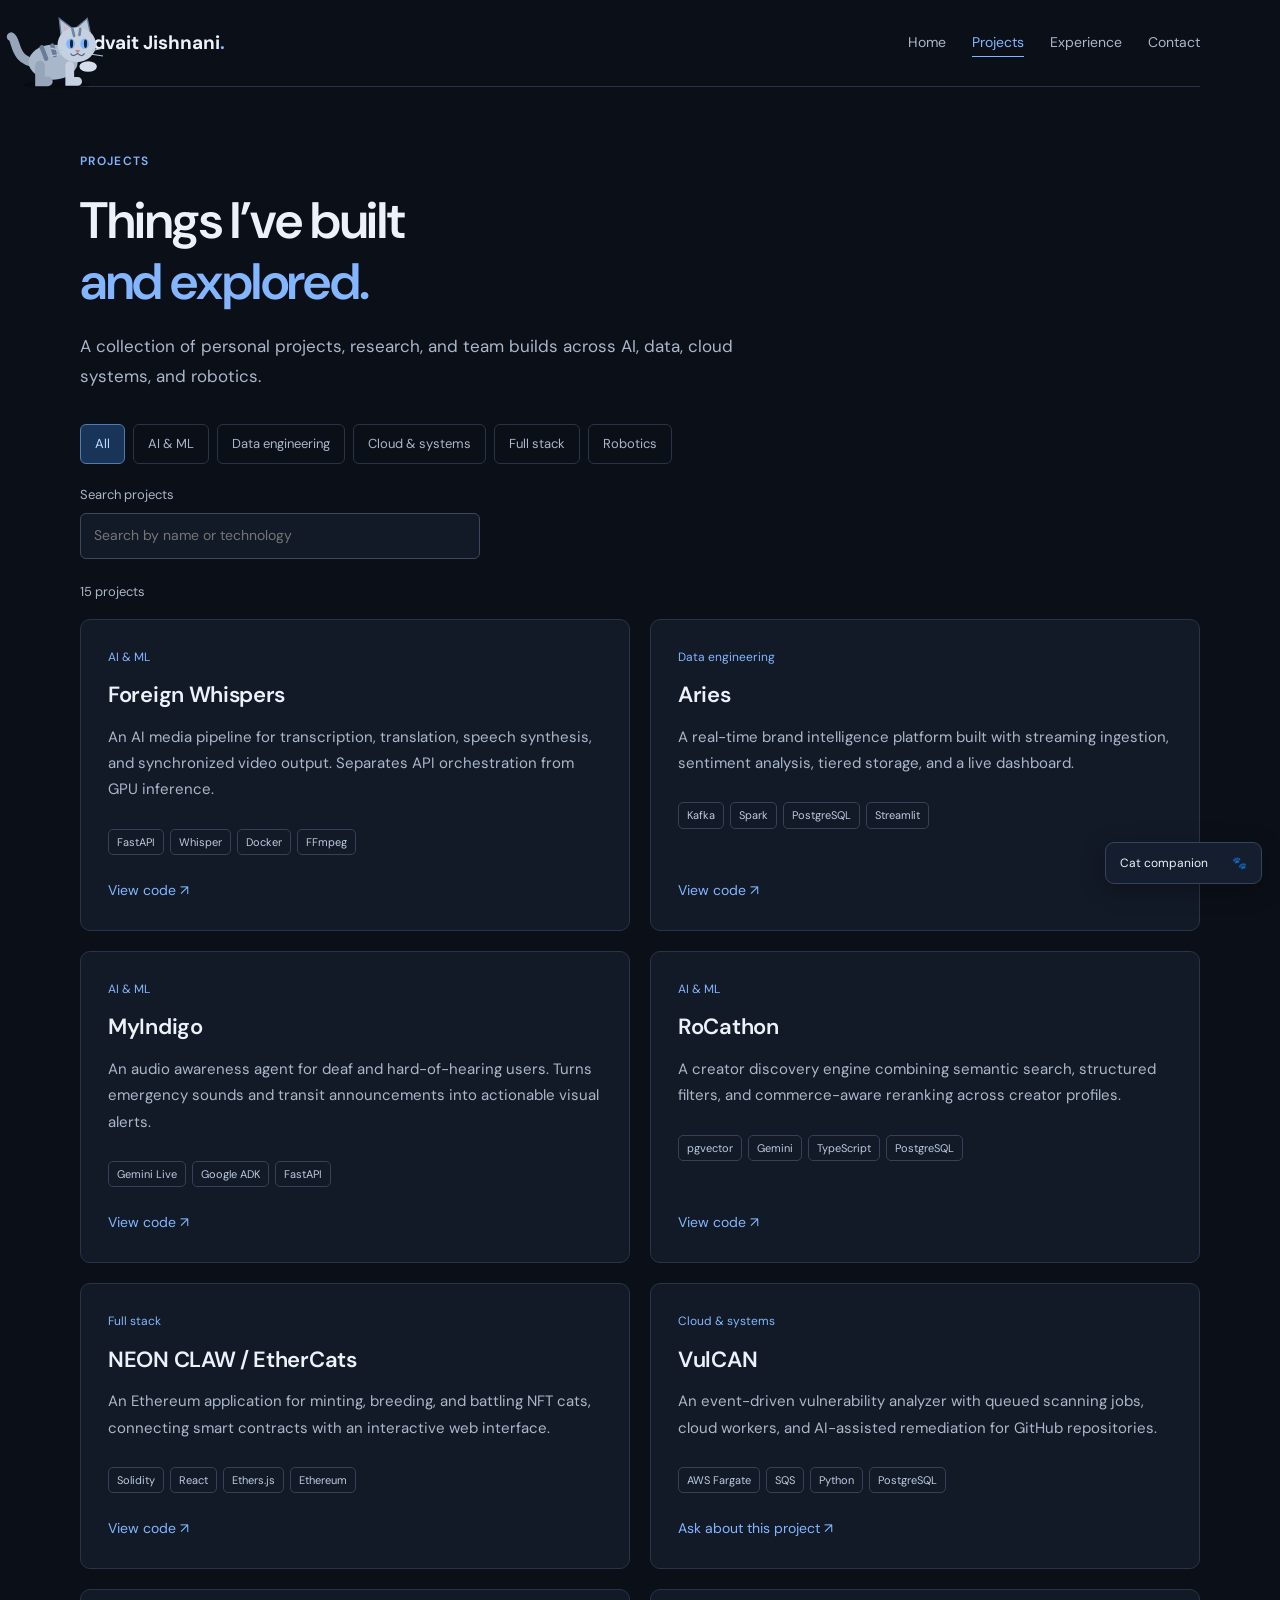
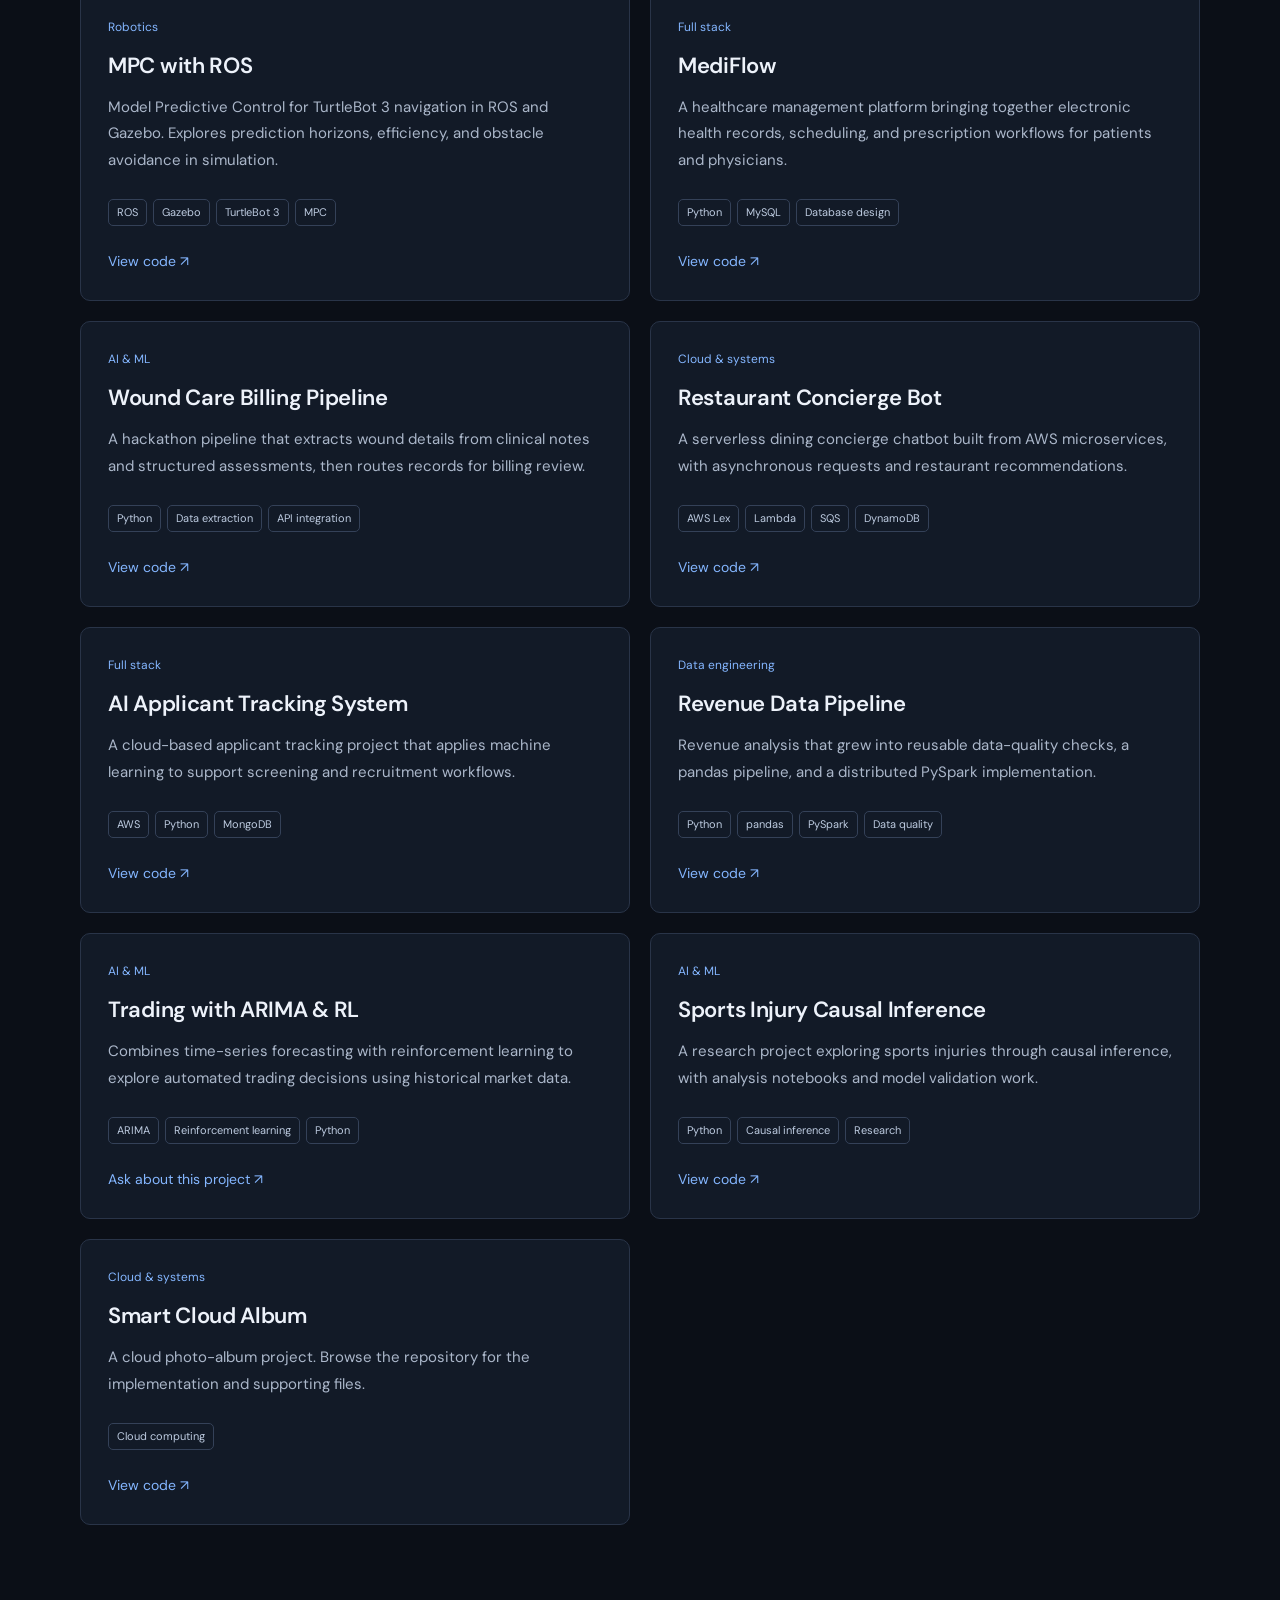
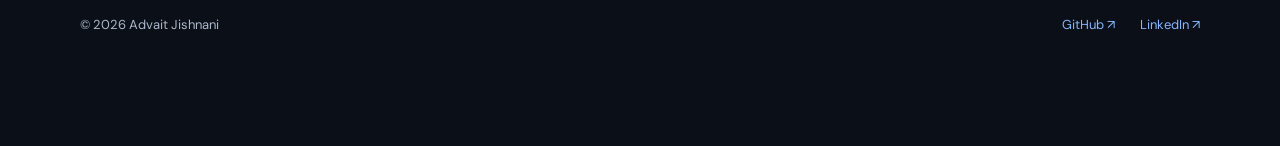
==== projects.html @ 42364909 "Add dedicated project catalog and roaming cat; simplify portfolio layout" ====
<!doctype html><html lang="en"><head><meta charset="utf-8"><meta name="viewport" content="width=device-width,initial-scale=1"><meta name="theme-color" content="#0b0f17"><meta name="description" content="Advait Jishnani, NYU computer science graduate student. Software, data engineering, AI, and robotics projects."><title>Projects | Advait Jishnani</title><link rel="icon" href="favicon.svg"><link rel="stylesheet" href="style.css"></head><body><a class="skip" href="#main">Skip to content</a><header class="header"><a class="brand" href="index.html">Advait Jishnani<span>.</span></a><nav aria-label="Main navigation"><a href="index.html" >Home</a><a href="projects.html" aria-current="page">Projects</a><a href="index.html#experience">Experience</a><a href="index.html#contact">Contact</a></nav></header><main id="main"><section class="section projects-intro"><p class="eyebrow">PROJECTS</p><h1>Things I’ve built<br><span>and explored.</span></h1><p class="lead">A collection of personal projects, research, and team builds across AI, data, cloud systems, and robotics.</p><div class="project-tools"><div class="filters" role="group" aria-label="Filter projects by category"><button data-filter="All" aria-pressed="true">All</button><button data-filter="AI &amp; ML" aria-pressed="false">AI &amp; ML</button><button data-filter="Data engineering" aria-pressed="false">Data engineering</button><button data-filter="Cloud &amp; systems" aria-pressed="false">Cloud &amp; systems</button><button data-filter="Full stack" aria-pressed="false">Full stack</button><button data-filter="Robotics" aria-pressed="false">Robotics</button></div><label class="search-label">Search projects<input id="project-search" type="search" placeholder="Search by name or technology"></label></div><p id="project-count" class="result-count" role="status">15 projects</p><div class="project-grid" id="project-list"><article class="project" data-category="AI &amp; ML"><span class="category">AI &amp; ML</span><h2>Foreign Whispers</h2><p>An AI media pipeline for transcription, translation, speech synthesis, and synchronized video output. Separates API orchestration from GPU inference.</p><ul class="tags"><li>FastAPI</li><li>Whisper</li><li>Docker</li><li>FFmpeg</li></ul><a href="https://github.com/advaitnaresh/foreign-whispers_aj4700" target="_blank" rel="noopener">View code ↗</a></article><article class="project" data-category="Data engineering"><span class="category">Data engineering</span><h2>Aries</h2><p>A real-time brand intelligence platform built with streaming ingestion, sentiment analysis, tiered storage, and a live dashboard.</p><ul class="tags"><li>Kafka</li><li>Spark</li><li>PostgreSQL</li><li>Streamlit</li></ul><a href="https://github.com/advaitnaresh/Aries" target="_blank" rel="noopener">View code ↗</a></article><article class="project" data-category="AI &amp; ML"><span class="category">AI &amp; ML</span><h2>MyIndigo</h2><p>An audio awareness agent for deaf and hard-of-hearing users. Turns emergency sounds and transit announcements into actionable visual alerts.</p><ul class="tags"><li>Gemini Live</li><li>Google ADK</li><li>FastAPI</li></ul><a href="https://github.com/advaitnaresh/Indigo_AI" target="_blank" rel="noopener">View code ↗</a></article><article class="project" data-category="AI &amp; ML"><span class="category">AI &amp; ML</span><h2>RoCathon</h2><p>A creator discovery engine combining semantic search, structured filters, and commerce-aware reranking across creator profiles.</p><ul class="tags"><li>pgvector</li><li>Gemini</li><li>TypeScript</li><li>PostgreSQL</li></ul><a href="https://github.com/advaitnaresh/RoCathon-Solution-AJ" target="_blank" rel="noopener">View code ↗</a></article><article class="project" data-category="Full stack"><span class="category">Full stack</span><h2>NEON CLAW / EtherCats</h2><p>An Ethereum application for minting, breeding, and battling NFT cats, connecting smart contracts with an interactive web interface.</p><ul class="tags"><li>Solidity</li><li>React</li><li>Ethers.js</li><li>Ethereum</li></ul><a href="https://github.com/advaitnaresh/ethercats" target="_blank" rel="noopener">View code ↗</a></article><article class="project" data-category="Cloud &amp; systems"><span class="category">Cloud &amp; systems</span><h2>VulCAN</h2><p>An event-driven vulnerability analyzer with queued scanning jobs, cloud workers, and AI-assisted remediation for GitHub repositories.</p><ul class="tags"><li>AWS Fargate</li><li>SQS</li><li>Python</li><li>PostgreSQL</li></ul><a href="mailto:aj4700@nyu.edu?subject=VulCAN" >Ask about this project ↗</a></article><article class="project" data-category="Robotics"><span class="category">Robotics</span><h2>MPC with ROS</h2><p>Model Predictive Control for TurtleBot 3 navigation in ROS and Gazebo. Explores prediction horizons, efficiency, and obstacle avoidance in simulation.</p><ul class="tags"><li>ROS</li><li>Gazebo</li><li>TurtleBot 3</li><li>MPC</li></ul><a href="https://github.com/advaitnaresh/MPC" target="_blank" rel="noopener">View code ↗</a></article><article class="project" data-category="Full stack"><span class="category">Full stack</span><h2>MediFlow</h2><p>A healthcare management platform bringing together electronic health records, scheduling, and prescription workflows for patients and physicians.</p><ul class="tags"><li>Python</li><li>MySQL</li><li>Database design</li></ul><a href="https://github.com/advaitnaresh/mediflow" target="_blank" rel="noopener">View code ↗</a></article><article class="project" data-category="AI &amp; ML"><span class="category">AI &amp; ML</span><h2>Wound Care Billing Pipeline</h2><p>A hackathon pipeline that extracts wound details from clinical notes and structured assessments, then routes records for billing review.</p><ul class="tags"><li>Python</li><li>Data extraction</li><li>API integration</li></ul><a href="https://github.com/advaitnaresh/PulseABIHackathon" target="_blank" rel="noopener">View code ↗</a></article><article class="project" data-category="Cloud &amp; systems"><span class="category">Cloud &amp; systems</span><h2>Restaurant Concierge Bot</h2><p>A serverless dining concierge chatbot built from AWS microservices, with asynchronous requests and restaurant recommendations.</p><ul class="tags"><li>AWS Lex</li><li>Lambda</li><li>SQS</li><li>DynamoDB</li></ul><a href="https://github.com/advaitnaresh/Restaurant-Concierge-Bot" target="_blank" rel="noopener">View code ↗</a></article><article class="project" data-category="Full stack"><span class="category">Full stack</span><h2>AI Applicant Tracking System</h2><p>A cloud-based applicant tracking project that applies machine learning to support screening and recruitment workflows.</p><ul class="tags"><li>AWS</li><li>Python</li><li>MongoDB</li></ul><a href="https://github.com/advaitnaresh/shivarkATS" target="_blank" rel="noopener">View code ↗</a></article><article class="project" data-category="Data engineering"><span class="category">Data engineering</span><h2>Revenue Data Pipeline</h2><p>Revenue analysis that grew into reusable data-quality checks, a pandas pipeline, and a distributed PySpark implementation.</p><ul class="tags"><li>Python</li><li>pandas</li><li>PySpark</li><li>Data quality</li></ul><a href="https://github.com/advaitnaresh/wilson-revenue-takehome" target="_blank" rel="noopener">View code ↗</a></article><article class="project" data-category="AI &amp; ML"><span class="category">AI &amp; ML</span><h2>Trading with ARIMA &amp; RL</h2><p>Combines time-series forecasting with reinforcement learning to explore automated trading decisions using historical market data.</p><ul class="tags"><li>ARIMA</li><li>Reinforcement learning</li><li>Python</li></ul><a href="mailto:aj4700@nyu.edu?subject=Trading%20with%20ARIMA%20%26%20RL" >Ask about this project ↗</a></article><article class="project" data-category="AI &amp; ML"><span class="category">AI &amp; ML</span><h2>Sports Injury Causal Inference</h2><p>A research project exploring sports injuries through causal inference, with analysis notebooks and model validation work.</p><ul class="tags"><li>Python</li><li>Causal inference</li><li>Research</li></ul><a href="https://github.com/advaitnaresh/Sports-Injury-Causal-Inference" target="_blank" rel="noopener">View code ↗</a></article><article class="project" data-category="Cloud &amp; systems"><span class="category">Cloud &amp; systems</span><h2>Smart Cloud Album</h2><p>A cloud photo-album project. Browse the repository for the implementation and supporting files.</p><ul class="tags"><li>Cloud computing</li></ul><a href="https://github.com/advaitnaresh/Smart-Cloud-Album" target="_blank" rel="noopener">View code ↗</a></article></div><p id="no-results" hidden>No projects match. Try another search or category.</p></section></main><footer><span>© <span id="year">2026</span> Advait Jishnani</span><a href="https://github.com/advaitnaresh" target="_blank" rel="noopener">GitHub ↗</a><a href="https://linkedin.com/in/advait-jishnani" target="_blank" rel="noopener">LinkedIn ↗</a></footer><div id="cat" class="cat" data-state="sit" aria-hidden="true"><div class="cat-direction"><svg viewBox="0 0 120 100" xmlns="http://www.w3.org/2000/svg"><ellipse cx="59" cy="91" rx="39" ry="5" fill="#000" opacity=".2"/><g class="cat-tail"><path d="M37 66C9 65 14 39 7 36" fill="none" stroke="#96a5ba" stroke-width="10" stroke-linecap="round"/></g><g class="cat-body"><ellipse cx="55" cy="65" rx="28" ry="20" fill="#a9b7ca"/><path d="M42 48L47 61M54 46L57 57M65 47L68 56" stroke="#697b97" stroke-width="5" stroke-linecap="round"/><g class="leg leg-back"><path d="M40 69V87H49" stroke="#96a5ba" stroke-width="11" fill="none" stroke-linecap="round"/></g><g class="leg leg-front"><path d="M74 69V87H83" stroke="#c5d1e0" stroke-width="10" fill="none" stroke-linecap="round"/></g></g><g class="cat-head"><path d="M65 43L62 15L79 28L94 15L100 44Z" fill="#b9c7d9" stroke="#657993" stroke-width="1.5"/><path d="M67 24L69 36L76 30M91 25L87 32L95 35" fill="#dcaeb8"/><ellipse cx="82" cy="45" rx="22" ry="20" fill="#c5d1e0"/><path d="M77 27L79 35M86 27L85 34" stroke="#7184a0" stroke-width="3" stroke-linecap="round"/><g class="cat-eyes"><ellipse cx="75" cy="44" rx="5" ry="6" fill="#7cb7ff"/><ellipse cx="91" cy="44" rx="5" ry="6" fill="#7cb7ff"/><ellipse cx="76" cy="44" rx="1.8" ry="4.8" fill="#152439"/><ellipse cx="92" cy="44" rx="1.8" ry="4.8" fill="#152439"/></g><path d="M80 51L86 51L83 55Z" fill="#c18595"/><path d="M83 55Q77 60 75 55M83 55Q88 60 91 55" stroke="#52637b" fill="none" stroke-width="1.3"/><path d="M65 52L52 49M65 56L51 58M99 52L111 49M99 56L112 58" stroke="#b6c6db" stroke-width="1.2"/></g><g class="cat-paw"><ellipse cx="95" cy="70" rx="10" ry="6" fill="#d4deec"/></g></svg></div><span class="cat-sleep">z z z</span></div>
<details class="cat-controls"><summary>Cat companion <span aria-hidden="true">🐾</span></summary><div><label><input type="checkbox" id="cat-follow"> Follow my cursor</label><label><input type="checkbox" id="cat-show" checked> Show cat</label><p id="cat-mode" role="status">The cat is exploring.</p></div></details><script src="app.js"></script></body></html>
---- style.css ----
@import url('https://fonts.googleapis.com/css2?family=DM+Sans:wght@400;500;600;700&display=swap');
:root{color-scheme:dark;--bg:#0b0f17;--panel:#121a27;--text:#edf2fa;--muted:#abb7ca;--line:#293448;--blue:#84b6ff}*{box-sizing:border-box}html{scroll-behavior:smooth;scroll-padding-top:24px}body{margin:0;background:var(--bg);color:var(--text);font-family:'DM Sans',system-ui,sans-serif;font-size:16px;line-height:1.7}a{color:var(--blue);text-decoration:none}a:hover{text-decoration:underline}button,input{font:inherit}button{cursor:pointer}a:focus-visible,button:focus-visible,input:focus-visible,summary:focus-visible{outline:2px solid var(--blue);outline-offset:5px}h1,h2,h3,p{margin:0 0 18px}h1{font-size:clamp(34px,4vw,52px);line-height:1.2;letter-spacing:-1.4px;font-weight:600}h1 span{color:var(--blue)}h2{font-size:29px;line-height:1.3;letter-spacing:-.5px;font-weight:600}h3{font-size:18px;font-weight:600}p{color:var(--muted)}.header,main,footer{width:min(1120px,90%);margin:auto}.header{display:flex;justify-content:space-between;align-items:center;padding:27px 0;border-bottom:1px solid var(--line);gap:24px}.brand{font-size:19px;font-weight:700;color:var(--text);white-space:nowrap}.brand span{color:var(--blue)}nav{display:flex;gap:26px;font-size:14px}nav a{color:var(--muted)}nav a[aria-current]{color:var(--blue);text-decoration:underline;text-underline-offset:9px}.section{padding:64px 0;border-bottom:1px solid var(--line)}.intro{display:grid;grid-template-columns:1fr 280px;gap:80px;align-items:center;padding:76px 0}.eyebrow{font-size:12px;font-weight:600;letter-spacing:1.3px;color:var(--blue);margin-bottom:18px}.lead{font-size:17px;max-width:670px;line-height:1.8}.intro figure{margin:0}.intro img{width:100%;height:320px;object-fit:cover;object-position:center 25%;border-radius:12px;border:1px solid var(--line)}figcaption{font-size:12px;color:var(--muted);margin-top:10px}.actions{display:flex;gap:22px;align-items:center;flex-wrap:wrap;margin-top:26px}.button{display:inline-block;background:#286be8;color:white;border:1px solid #467fed;border-radius:7px;padding:11px 18px;font-size:14px;font-weight:500}.button:hover{background:#367cfa;text-decoration:none}.secondary{color:var(--blue);background:none;border:0;padding:8px 0;font-size:14px}.section-heading{display:flex;align-items:center;justify-content:space-between;gap:24px;margin-bottom:28px}.section-heading h2{margin:0}.section-heading>a{font-size:14px;white-space:nowrap}.project-grid{display:grid;grid-template-columns:repeat(2,minmax(0,1fr));gap:20px}.featured{grid-template-columns:repeat(3,minmax(0,1fr))}.project{border:1px solid var(--line);background:var(--panel);border-radius:10px;padding:27px;display:flex;flex-direction:column}.category{color:var(--blue);font-size:12px;margin-bottom:14px}.project h2{font-size:22px;letter-spacing:-.3px;margin-bottom:14px}.project p{font-size:15px;line-height:1.75}.tags{list-style:none;display:flex;flex-wrap:wrap;gap:6px;padding:0;margin:8px 0 24px}.tags li,.tags span{font-size:11px;border:1px solid #344158;border-radius:5px;padding:3px 8px;color:#bdcbe0}.project>a{font-size:14px;margin-top:auto}.experience-list{margin-top:30px;border-top:1px solid var(--line)}details{border-bottom:1px solid var(--line)}summary{display:grid;grid-template-columns:190px 1fr 20px;align-items:center;gap:20px;padding:24px 0;list-style:none;cursor:pointer}summary::-webkit-details-marker{display:none}.date{font-size:12px;color:var(--muted)}.role strong{display:block;font-weight:600;font-size:19px}.role>span{display:block;font-size:14px;color:var(--muted)}.expand{font-size:24px}details[open] .expand{transform:rotate(45deg)}.experience-detail{margin-left:210px;padding-bottom:20px;max-width:700px}.experience-detail p{font-size:15px}.experience-detail .tags{margin-bottom:0}.about{display:grid;grid-template-columns:1fr 1fr;gap:80px}.education{border-left:1px solid var(--line);padding-left:35px}.education span{font-size:13px}.education strong{color:var(--text);font-weight:500}.contact>p{max-width:650px}.contact .actions{margin-bottom:15px}#copy-status{font-size:12px}.projects-intro{border-bottom:0}.project-tools{display:flex;flex-direction:column;gap:20px;margin-top:32px}.filters{display:flex;gap:8px;flex-wrap:wrap}.filters button{font-size:13px;padding:8px 14px;background:transparent;color:var(--muted);border:1px solid var(--line);border-radius:6px}.filters button[aria-pressed=true]{background:#183458;color:#bfd9ff;border-color:#527bae}.search-label{font-size:13px;color:var(--muted);max-width:400px}.search-label input{display:block;margin-top:7px;width:100%;background:var(--panel);border:1px solid #3b4a62;color:var(--text);border-radius:6px;padding:10px 13px;font-size:14px}.result-count{font-size:13px;margin:22px 0 16px}[hidden]{display:none!important}footer{display:flex;gap:25px;align-items:center;padding:25px 0 110px;font-size:13px}footer>span{margin-right:auto;color:var(--muted)}.skip{position:fixed;top:-100px;left:15px;background:var(--panel);padding:12px;z-index:100}.skip:focus{top:10px}
.cat{position:fixed;width:105px;height:88px;left:0;top:0;z-index:20;pointer-events:none;will-change:transform}.cat-direction{width:100%;height:100%;transform-origin:center}.cat svg{width:100%;height:100%;overflow:visible}.cat-tail{transform-origin:36px 67px;animation:tail 3s ease-in-out infinite}.cat-paw{opacity:0;transform-origin:78px 70px}.cat-head{transform-origin:80px 60px}.cat-sleep{display:none;position:absolute;top:0;left:62px;color:#a8cfff;font-size:13px;letter-spacing:3px}.cat[data-state=walk] .leg-front{animation:step .3s ease-in-out infinite alternate;transform-origin:74px 69px}.cat[data-state=walk] .leg-back{animation:step .3s ease-in-out -.3s infinite alternate;transform-origin:40px 69px}.cat[data-state=walk] .cat-head{animation:bob .6s ease-in-out infinite}.cat[data-state=sit] .cat-body,.cat[data-state=sleep] .cat-body{transform:translate(8px,8px) scale(.85,.85);transform-origin:60px 80px}.cat[data-state=sleep] .cat-eyes{transform:translateY(40px) scaleY(.1)}.cat[data-state=sleep] .cat-sleep{display:block}.cat[data-state=groom] .cat-paw,.cat[data-state=play] .cat-paw{opacity:1;animation:paw .7s ease-in-out infinite alternate}.cat[data-state=groom] .cat-head{animation:groom .7s ease-in-out infinite alternate}.cat[data-state=play] .cat-head{animation:bob .4s ease-in-out infinite}.cat[data-state=pounce] svg{animation:pounce .55s ease-out}.cat-controls{position:fixed;bottom:16px;right:18px;z-index:30;border:1px solid #35445c;border-radius:9px;background:#141e2e;box-shadow:0 6px 25px #0004;max-width:245px}.cat-controls summary{display:flex;justify-content:space-between;gap:24px;font-size:12px;padding:10px 14px}.cat-controls>div{padding:0 14px 12px}.cat-controls label{display:flex;align-items:center;gap:9px;font-size:13px;padding:5px 0;color:#d3deee}.cat-controls input{accent-color:#72aaff;width:15px;height:15px}.cat-controls p{font-size:11px;line-height:1.5;margin:8px 0 0}.cat-controls[open]{width:245px}@keyframes tail{50%{transform:rotate(13deg)}}@keyframes step{from{transform:rotate(-17deg)}to{transform:rotate(17deg)}}@keyframes bob{50%{transform:translateY(-2px)}}@keyframes paw{to{transform:translate(0,-13px) rotate(-20deg)}}@keyframes groom{to{transform:rotate(12deg)}}@keyframes pounce{50%{transform:translateY(-19px) rotate(-6deg)}}
@media(max-width:900px){.intro{gap:35px;grid-template-columns:1fr 220px}.intro img{height:270px}.featured{grid-template-columns:1fr}.featured .project{padding:25px}.about{gap:35px}.project{padding:23px}}
@media(max-width:640px){.header{align-items:flex-start;flex-direction:column;gap:16px;padding:22px 0}.brand{font-size:18px}nav{gap:23px;font-size:13px}.section{padding:42px 0}.intro{grid-template-columns:1fr;gap:30px}.intro figure{display:none}h1{font-size:35px;letter-spacing:-.8px}.lead{font-size:16px}.section-heading{align-items:flex-start;flex-direction:column;gap:16px}h2{font-size:26px}.project-grid{grid-template-columns:1fr}.project h2{font-size:22px}summary{grid-template-columns:1fr 20px;gap:7px}.date{grid-column:1/-1}.role>span{font-size:13px}.experience-detail{margin-left:0}.about{grid-template-columns:1fr;gap:25px}.education{border-left:0;border-top:1px solid var(--line);padding:24px 0 0}.filters{gap:7px}.filters button{padding:7px 11px;font-size:12px}.actions{gap:16px}footer{font-size:11px;gap:15px}.cat{width:85px;height:71px}.cat-controls{right:12px;bottom:12px}.cat-controls summary{font-size:11px;padding:8px 12px}}
@media(prefers-reduced-motion:reduce){html{scroll-behavior:auto}*,*:before,*:after{animation:none!important;transition:none!important}}
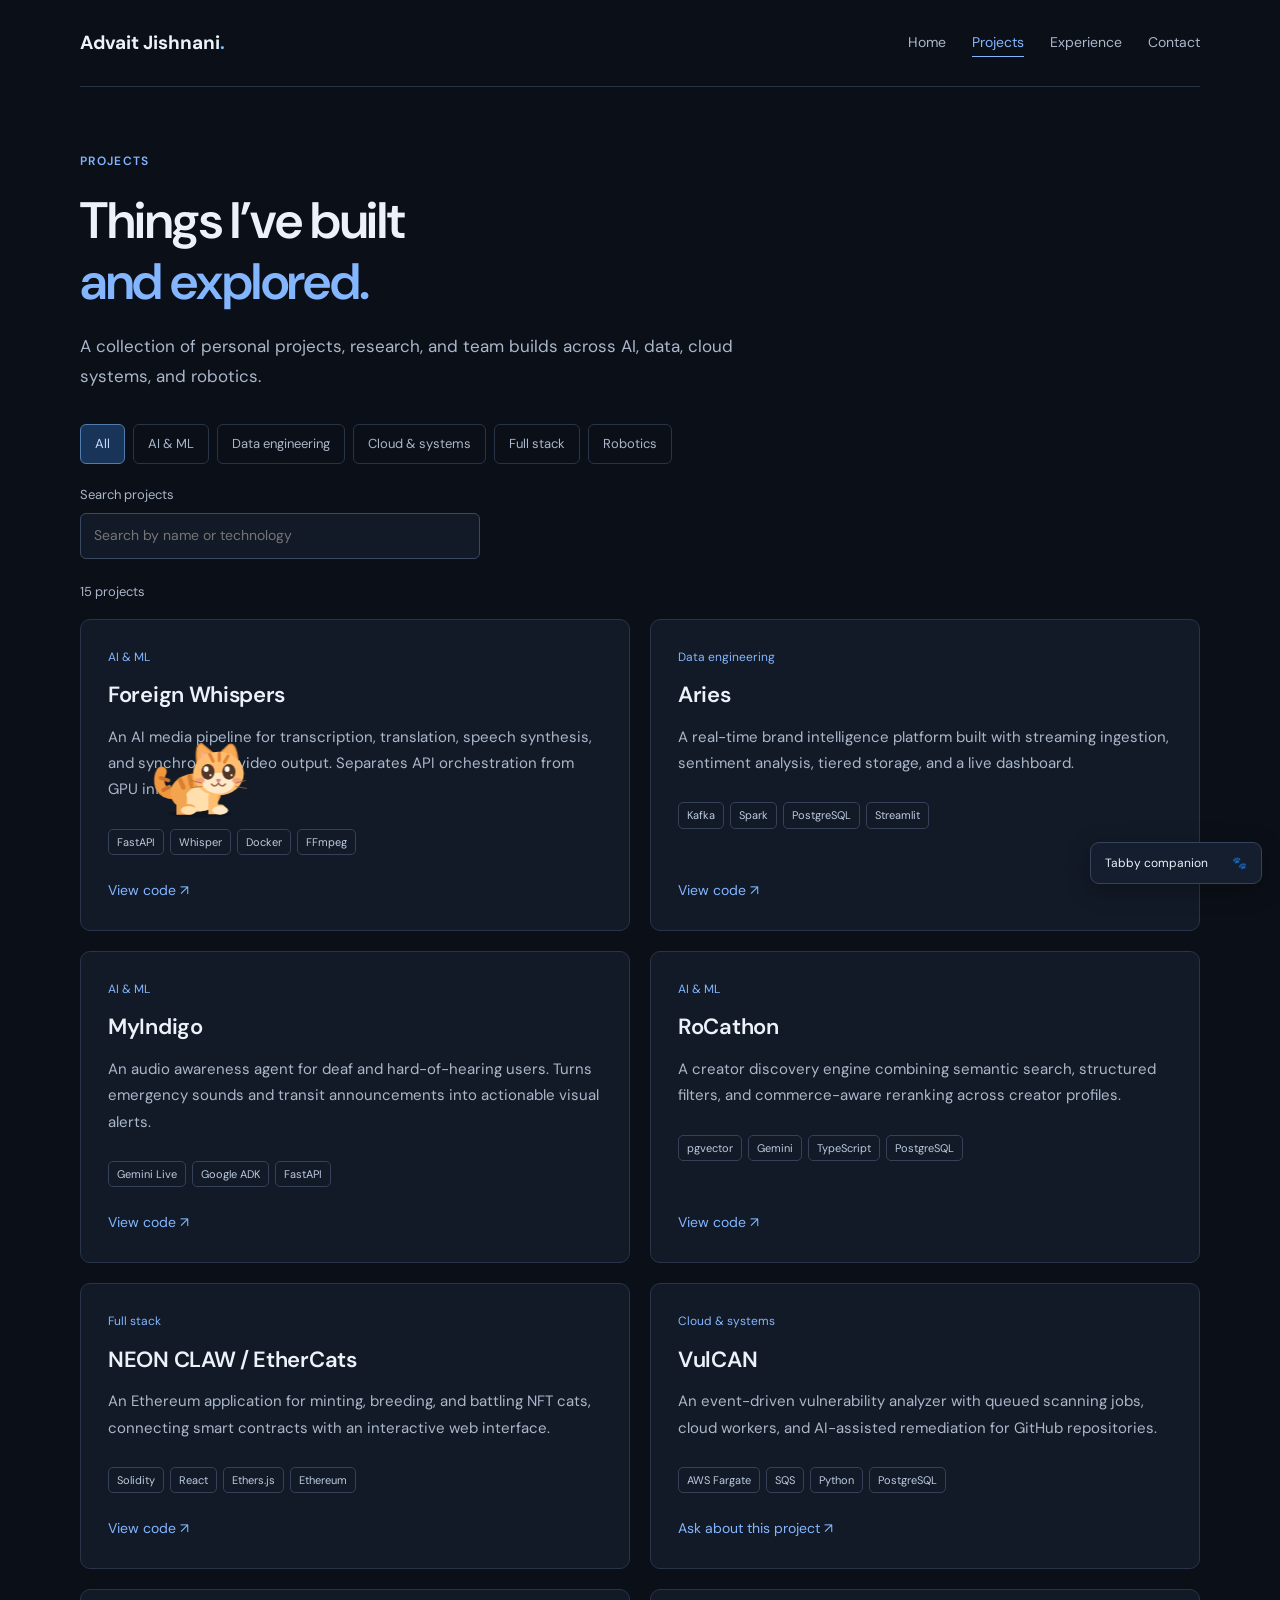
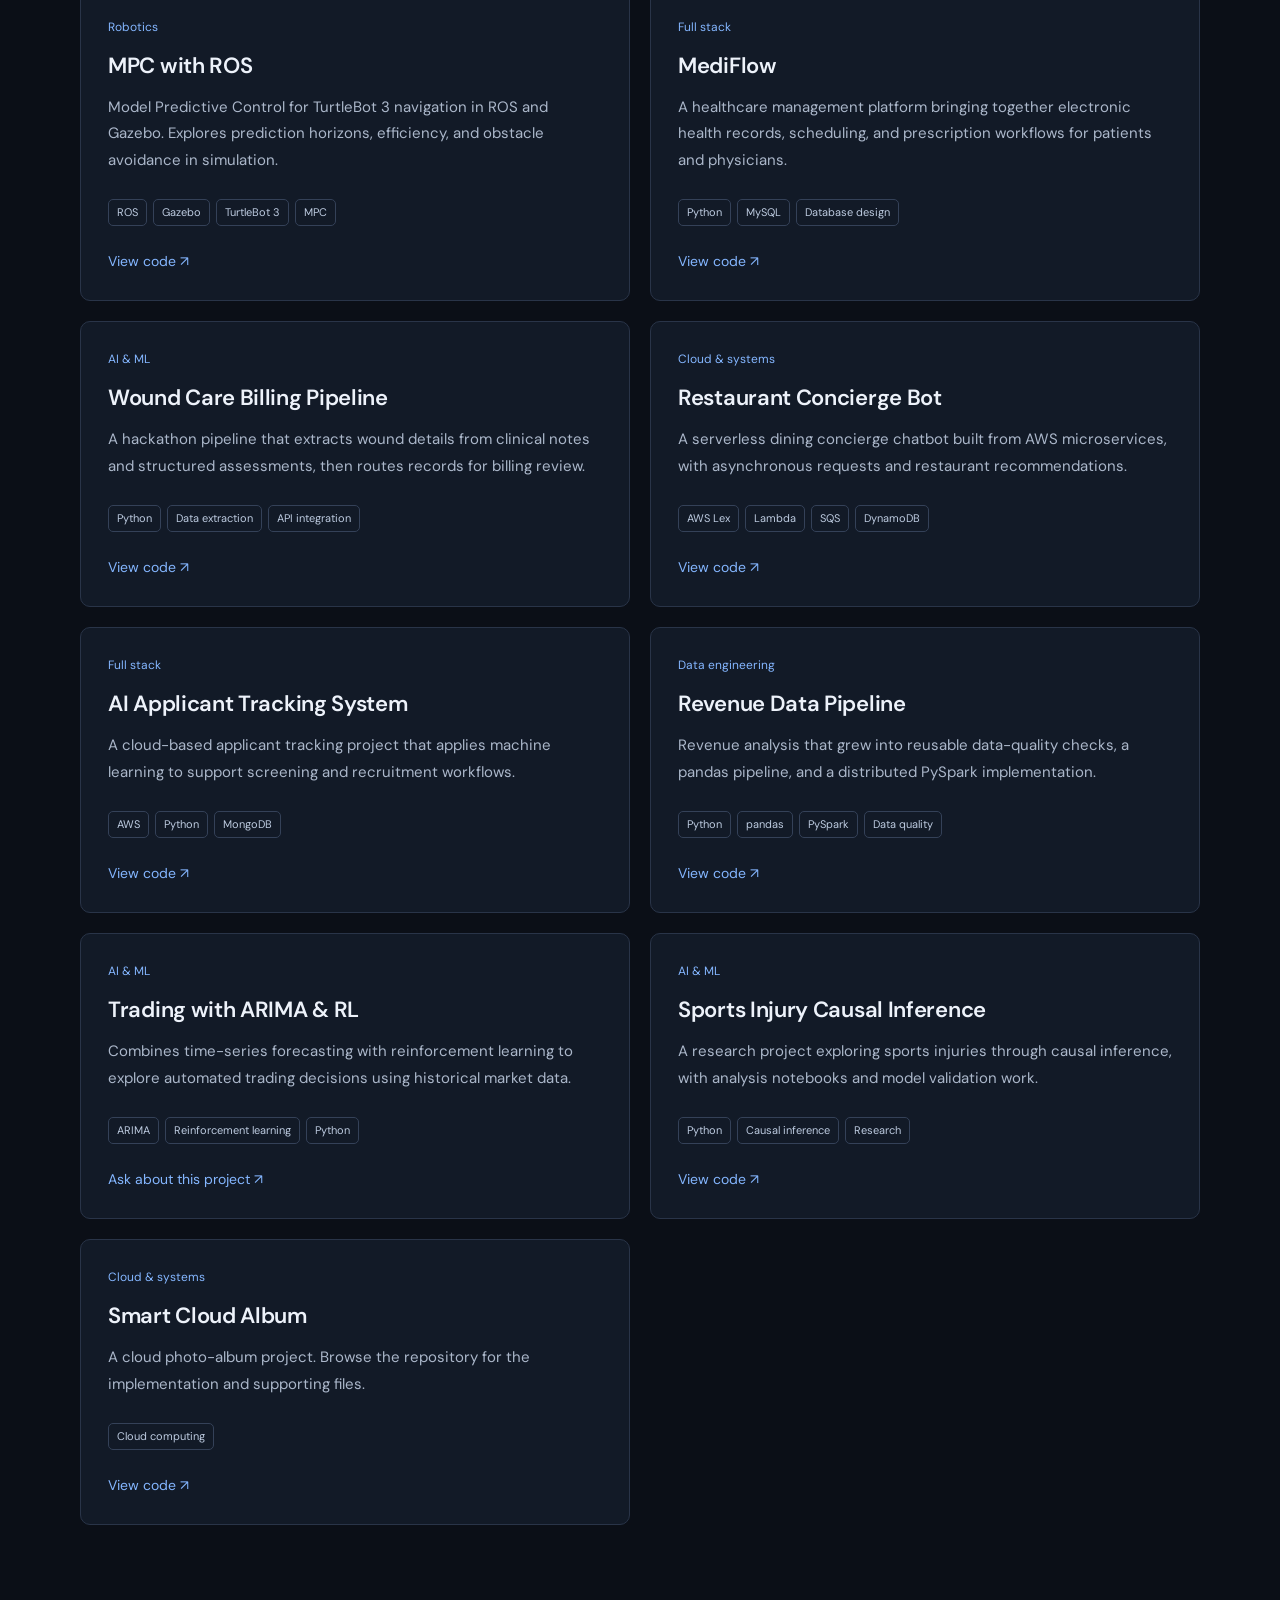
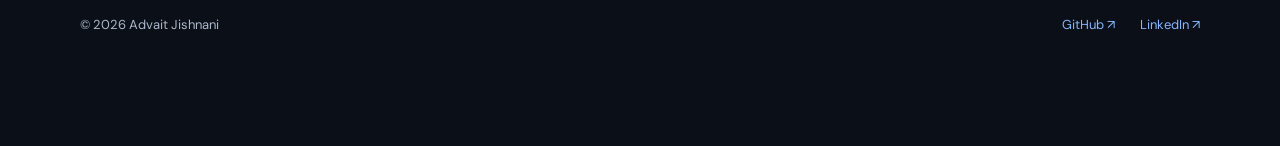
==== commit 2c20c5b9: "Replace companion with a round orange tabby illustration" ====
--- a/projects.html
+++ b/projects.html
@@ -1,2 +1,2 @@
-<!doctype html><html lang="en"><head><meta charset="utf-8"><meta name="viewport" content="width=device-width,initial-scale=1"><meta name="theme-color" content="#0b0f17"><meta name="description" content="Advait Jishnani, NYU computer science graduate student. Software, data engineering, AI, and robotics projects."><title>Projects | Advait Jishnani</title><link rel="icon" href="favicon.svg"><link rel="stylesheet" href="style.css"></head><body><a class="skip" href="#main">Skip to content</a><header class="header"><a class="brand" href="index.html">Advait Jishnani<span>.</span></a><nav aria-label="Main navigation"><a href="index.html" >Home</a><a href="projects.html" aria-current="page">Projects</a><a href="index.html#experience">Experience</a><a href="index.html#contact">Contact</a></nav></header><main id="main"><section class="section projects-intro"><p class="eyebrow">PROJECTS</p><h1>Things I’ve built<br><span>and explored.</span></h1><p class="lead">A collection of personal projects, research, and team builds across AI, data, cloud systems, and robotics.</p><div class="project-tools"><div class="filters" role="group" aria-label="Filter projects by category"><button data-filter="All" aria-pressed="true">All</button><button data-filter="AI &amp; ML" aria-pressed="false">AI &amp; ML</button><button data-filter="Data engineering" aria-pressed="false">Data engineering</button><button data-filter="Cloud &amp; systems" aria-pressed="false">Cloud &amp; systems</button><button data-filter="Full stack" aria-pressed="false">Full stack</button><button data-filter="Robotics" aria-pressed="false">Robotics</button></div><label class="search-label">Search projects<input id="project-search" type="search" placeholder="Search by name or technology"></label></div><p id="project-count" class="result-count" role="status">15 projects</p><div class="project-grid" id="project-list"><article class="project" data-category="AI &amp; ML"><span class="category">AI &amp; ML</span><h2>Foreign Whispers</h2><p>An AI media pipeline for transcription, translation, speech synthesis, and synchronized video output. Separates API orchestration from GPU inference.</p><ul class="tags"><li>FastAPI</li><li>Whisper</li><li>Docker</li><li>FFmpeg</li></ul><a href="https://github.com/advaitnaresh/foreign-whispers_aj4700" target="_blank" rel="noopener">View code ↗</a></article><article class="project" data-category="Data engineering"><span class="category">Data engineering</span><h2>Aries</h2><p>A real-time brand intelligence platform built with streaming ingestion, sentiment analysis, tiered storage, and a live dashboard.</p><ul class="tags"><li>Kafka</li><li>Spark</li><li>PostgreSQL</li><li>Streamlit</li></ul><a href="https://github.com/advaitnaresh/Aries" target="_blank" rel="noopener">View code ↗</a></article><article class="project" data-category="AI &amp; ML"><span class="category">AI &amp; ML</span><h2>MyIndigo</h2><p>An audio awareness agent for deaf and hard-of-hearing users. Turns emergency sounds and transit announcements into actionable visual alerts.</p><ul class="tags"><li>Gemini Live</li><li>Google ADK</li><li>FastAPI</li></ul><a href="https://github.com/advaitnaresh/Indigo_AI" target="_blank" rel="noopener">View code ↗</a></article><article class="project" data-category="AI &amp; ML"><span class="category">AI &amp; ML</span><h2>RoCathon</h2><p>A creator discovery engine combining semantic search, structured filters, and commerce-aware reranking across creator profiles.</p><ul class="tags"><li>pgvector</li><li>Gemini</li><li>TypeScript</li><li>PostgreSQL</li></ul><a href="https://github.com/advaitnaresh/RoCathon-Solution-AJ" target="_blank" rel="noopener">View code ↗</a></article><article class="project" data-category="Full stack"><span class="category">Full stack</span><h2>NEON CLAW / EtherCats</h2><p>An Ethereum application for minting, breeding, and battling NFT cats, connecting smart contracts with an interactive web interface.</p><ul class="tags"><li>Solidity</li><li>React</li><li>Ethers.js</li><li>Ethereum</li></ul><a href="https://github.com/advaitnaresh/ethercats" target="_blank" rel="noopener">View code ↗</a></article><article class="project" data-category="Cloud &amp; systems"><span class="category">Cloud &amp; systems</span><h2>VulCAN</h2><p>An event-driven vulnerability analyzer with queued scanning jobs, cloud workers, and AI-assisted remediation for GitHub repositories.</p><ul class="tags"><li>AWS Fargate</li><li>SQS</li><li>Python</li><li>PostgreSQL</li></ul><a href="mailto:aj4700@nyu.edu?subject=VulCAN" >Ask about this project ↗</a></article><article class="project" data-category="Robotics"><span class="category">Robotics</span><h2>MPC with ROS</h2><p>Model Predictive Control for TurtleBot 3 navigation in ROS and Gazebo. Explores prediction horizons, efficiency, and obstacle avoidance in simulation.</p><ul class="tags"><li>ROS</li><li>Gazebo</li><li>TurtleBot 3</li><li>MPC</li></ul><a href="https://github.com/advaitnaresh/MPC" target="_blank" rel="noopener">View code ↗</a></article><article class="project" data-category="Full stack"><span class="category">Full stack</span><h2>MediFlow</h2><p>A healthcare management platform bringing together electronic health records, scheduling, and prescription workflows for patients and physicians.</p><ul class="tags"><li>Python</li><li>MySQL</li><li>Database design</li></ul><a href="https://github.com/advaitnaresh/mediflow" target="_blank" rel="noopener">View code ↗</a></article><article class="project" data-category="AI &amp; ML"><span class="category">AI &amp; ML</span><h2>Wound Care Billing Pipeline</h2><p>A hackathon pipeline that extracts wound details from clinical notes and structured assessments, then routes records for billing review.</p><ul class="tags"><li>Python</li><li>Data extraction</li><li>API integration</li></ul><a href="https://github.com/advaitnaresh/PulseABIHackathon" target="_blank" rel="noopener">View code ↗</a></article><article class="project" data-category="Cloud &amp; systems"><span class="category">Cloud &amp; systems</span><h2>Restaurant Concierge Bot</h2><p>A serverless dining concierge chatbot built from AWS microservices, with asynchronous requests and restaurant recommendations.</p><ul class="tags"><li>AWS Lex</li><li>Lambda</li><li>SQS</li><li>DynamoDB</li></ul><a href="https://github.com/advaitnaresh/Restaurant-Concierge-Bot" target="_blank" rel="noopener">View code ↗</a></article><article class="project" data-category="Full stack"><span class="category">Full stack</span><h2>AI Applicant Tracking System</h2><p>A cloud-based applicant tracking project that applies machine learning to support screening and recruitment workflows.</p><ul class="tags"><li>AWS</li><li>Python</li><li>MongoDB</li></ul><a href="https://github.com/advaitnaresh/shivarkATS" target="_blank" rel="noopener">View code ↗</a></article><article class="project" data-category="Data engineering"><span class="category">Data engineering</span><h2>Revenue Data Pipeline</h2><p>Revenue analysis that grew into reusable data-quality checks, a pandas pipeline, and a distributed PySpark implementation.</p><ul class="tags"><li>Python</li><li>pandas</li><li>PySpark</li><li>Data quality</li></ul><a href="https://github.com/advaitnaresh/wilson-revenue-takehome" target="_blank" rel="noopener">View code ↗</a></article><article class="project" data-category="AI &amp; ML"><span class="category">AI &amp; ML</span><h2>Trading with ARIMA &amp; RL</h2><p>Combines time-series forecasting with reinforcement learning to explore automated trading decisions using historical market data.</p><ul class="tags"><li>ARIMA</li><li>Reinforcement learning</li><li>Python</li></ul><a href="mailto:aj4700@nyu.edu?subject=Trading%20with%20ARIMA%20%26%20RL" >Ask about this project ↗</a></article><article class="project" data-category="AI &amp; ML"><span class="category">AI &amp; ML</span><h2>Sports Injury Causal Inference</h2><p>A research project exploring sports injuries through causal inference, with analysis notebooks and model validation work.</p><ul class="tags"><li>Python</li><li>Causal inference</li><li>Research</li></ul><a href="https://github.com/advaitnaresh/Sports-Injury-Causal-Inference" target="_blank" rel="noopener">View code ↗</a></article><article class="project" data-category="Cloud &amp; systems"><span class="category">Cloud &amp; systems</span><h2>Smart Cloud Album</h2><p>A cloud photo-album project. Browse the repository for the implementation and supporting files.</p><ul class="tags"><li>Cloud computing</li></ul><a href="https://github.com/advaitnaresh/Smart-Cloud-Album" target="_blank" rel="noopener">View code ↗</a></article></div><p id="no-results" hidden>No projects match. Try another search or category.</p></section></main><footer><span>© <span id="year">2026</span> Advait Jishnani</span><a href="https://github.com/advaitnaresh" target="_blank" rel="noopener">GitHub ↗</a><a href="https://linkedin.com/in/advait-jishnani" target="_blank" rel="noopener">LinkedIn ↗</a></footer><div id="cat" class="cat" data-state="sit" aria-hidden="true"><div class="cat-direction"><svg viewBox="0 0 120 100" xmlns="http://www.w3.org/2000/svg"><ellipse cx="59" cy="91" rx="39" ry="5" fill="#000" opacity=".2"/><g class="cat-tail"><path d="M37 66C9 65 14 39 7 36" fill="none" stroke="#96a5ba" stroke-width="10" stroke-linecap="round"/></g><g class="cat-body"><ellipse cx="55" cy="65" rx="28" ry="20" fill="#a9b7ca"/><path d="M42 48L47 61M54 46L57 57M65 47L68 56" stroke="#697b97" stroke-width="5" stroke-linecap="round"/><g class="leg leg-back"><path d="M40 69V87H49" stroke="#96a5ba" stroke-width="11" fill="none" stroke-linecap="round"/></g><g class="leg leg-front"><path d="M74 69V87H83" stroke="#c5d1e0" stroke-width="10" fill="none" stroke-linecap="round"/></g></g><g class="cat-head"><path d="M65 43L62 15L79 28L94 15L100 44Z" fill="#b9c7d9" stroke="#657993" stroke-width="1.5"/><path d="M67 24L69 36L76 30M91 25L87 32L95 35" fill="#dcaeb8"/><ellipse cx="82" cy="45" rx="22" ry="20" fill="#c5d1e0"/><path d="M77 27L79 35M86 27L85 34" stroke="#7184a0" stroke-width="3" stroke-linecap="round"/><g class="cat-eyes"><ellipse cx="75" cy="44" rx="5" ry="6" fill="#7cb7ff"/><ellipse cx="91" cy="44" rx="5" ry="6" fill="#7cb7ff"/><ellipse cx="76" cy="44" rx="1.8" ry="4.8" fill="#152439"/><ellipse cx="92" cy="44" rx="1.8" ry="4.8" fill="#152439"/></g><path d="M80 51L86 51L83 55Z" fill="#c18595"/><path d="M83 55Q77 60 75 55M83 55Q88 60 91 55" stroke="#52637b" fill="none" stroke-width="1.3"/><path d="M65 52L52 49M65 56L51 58M99 52L111 49M99 56L112 58" stroke="#b6c6db" stroke-width="1.2"/></g><g class="cat-paw"><ellipse cx="95" cy="70" rx="10" ry="6" fill="#d4deec"/></g></svg></div><span class="cat-sleep">z z z</span></div>
-<details class="cat-controls"><summary>Cat companion <span aria-hidden="true">🐾</span></summary><div><label><input type="checkbox" id="cat-follow"> Follow my cursor</label><label><input type="checkbox" id="cat-show" checked> Show cat</label><p id="cat-mode" role="status">The cat is exploring.</p></div></details><script src="app.js"></script></body></html>+<!doctype html><html lang="en"><head><meta charset="utf-8"><meta name="viewport" content="width=device-width,initial-scale=1"><meta name="theme-color" content="#0b0f17"><meta name="description" content="Advait Jishnani, NYU computer science graduate student. Software, data engineering, AI, and robotics projects."><title>Projects | Advait Jishnani</title><link rel="icon" href="favicon.svg"><link rel="stylesheet" href="style.css"></head><body><a class="skip" href="#main">Skip to content</a><header class="header"><a class="brand" href="index.html">Advait Jishnani<span>.</span></a><nav aria-label="Main navigation"><a href="index.html" >Home</a><a href="projects.html" aria-current="page">Projects</a><a href="index.html#experience">Experience</a><a href="index.html#contact">Contact</a></nav></header><main id="main"><section class="section projects-intro"><p class="eyebrow">PROJECTS</p><h1>Things I’ve built<br><span>and explored.</span></h1><p class="lead">A collection of personal projects, research, and team builds across AI, data, cloud systems, and robotics.</p><div class="project-tools"><div class="filters" role="group" aria-label="Filter projects by category"><button data-filter="All" aria-pressed="true">All</button><button data-filter="AI &amp; ML" aria-pressed="false">AI &amp; ML</button><button data-filter="Data engineering" aria-pressed="false">Data engineering</button><button data-filter="Cloud &amp; systems" aria-pressed="false">Cloud &amp; systems</button><button data-filter="Full stack" aria-pressed="false">Full stack</button><button data-filter="Robotics" aria-pressed="false">Robotics</button></div><label class="search-label">Search projects<input id="project-search" type="search" placeholder="Search by name or technology"></label></div><p id="project-count" class="result-count" role="status">15 projects</p><div class="project-grid" id="project-list"><article class="project" data-category="AI &amp; ML"><span class="category">AI &amp; ML</span><h2>Foreign Whispers</h2><p>An AI media pipeline for transcription, translation, speech synthesis, and synchronized video output. Separates API orchestration from GPU inference.</p><ul class="tags"><li>FastAPI</li><li>Whisper</li><li>Docker</li><li>FFmpeg</li></ul><a href="https://github.com/advaitnaresh/foreign-whispers_aj4700" target="_blank" rel="noopener">View code ↗</a></article><article class="project" data-category="Data engineering"><span class="category">Data engineering</span><h2>Aries</h2><p>A real-time brand intelligence platform built with streaming ingestion, sentiment analysis, tiered storage, and a live dashboard.</p><ul class="tags"><li>Kafka</li><li>Spark</li><li>PostgreSQL</li><li>Streamlit</li></ul><a href="https://github.com/advaitnaresh/Aries" target="_blank" rel="noopener">View code ↗</a></article><article class="project" data-category="AI &amp; ML"><span class="category">AI &amp; ML</span><h2>MyIndigo</h2><p>An audio awareness agent for deaf and hard-of-hearing users. Turns emergency sounds and transit announcements into actionable visual alerts.</p><ul class="tags"><li>Gemini Live</li><li>Google ADK</li><li>FastAPI</li></ul><a href="https://github.com/advaitnaresh/Indigo_AI" target="_blank" rel="noopener">View code ↗</a></article><article class="project" data-category="AI &amp; ML"><span class="category">AI &amp; ML</span><h2>RoCathon</h2><p>A creator discovery engine combining semantic search, structured filters, and commerce-aware reranking across creator profiles.</p><ul class="tags"><li>pgvector</li><li>Gemini</li><li>TypeScript</li><li>PostgreSQL</li></ul><a href="https://github.com/advaitnaresh/RoCathon-Solution-AJ" target="_blank" rel="noopener">View code ↗</a></article><article class="project" data-category="Full stack"><span class="category">Full stack</span><h2>NEON CLAW / EtherCats</h2><p>An Ethereum application for minting, breeding, and battling NFT cats, connecting smart contracts with an interactive web interface.</p><ul class="tags"><li>Solidity</li><li>React</li><li>Ethers.js</li><li>Ethereum</li></ul><a href="https://github.com/advaitnaresh/ethercats" target="_blank" rel="noopener">View code ↗</a></article><article class="project" data-category="Cloud &amp; systems"><span class="category">Cloud &amp; systems</span><h2>VulCAN</h2><p>An event-driven vulnerability analyzer with queued scanning jobs, cloud workers, and AI-assisted remediation for GitHub repositories.</p><ul class="tags"><li>AWS Fargate</li><li>SQS</li><li>Python</li><li>PostgreSQL</li></ul><a href="mailto:aj4700@nyu.edu?subject=VulCAN" >Ask about this project ↗</a></article><article class="project" data-category="Robotics"><span class="category">Robotics</span><h2>MPC with ROS</h2><p>Model Predictive Control for TurtleBot 3 navigation in ROS and Gazebo. Explores prediction horizons, efficiency, and obstacle avoidance in simulation.</p><ul class="tags"><li>ROS</li><li>Gazebo</li><li>TurtleBot 3</li><li>MPC</li></ul><a href="https://github.com/advaitnaresh/MPC" target="_blank" rel="noopener">View code ↗</a></article><article class="project" data-category="Full stack"><span class="category">Full stack</span><h2>MediFlow</h2><p>A healthcare management platform bringing together electronic health records, scheduling, and prescription workflows for patients and physicians.</p><ul class="tags"><li>Python</li><li>MySQL</li><li>Database design</li></ul><a href="https://github.com/advaitnaresh/mediflow" target="_blank" rel="noopener">View code ↗</a></article><article class="project" data-category="AI &amp; ML"><span class="category">AI &amp; ML</span><h2>Wound Care Billing Pipeline</h2><p>A hackathon pipeline that extracts wound details from clinical notes and structured assessments, then routes records for billing review.</p><ul class="tags"><li>Python</li><li>Data extraction</li><li>API integration</li></ul><a href="https://github.com/advaitnaresh/PulseABIHackathon" target="_blank" rel="noopener">View code ↗</a></article><article class="project" data-category="Cloud &amp; systems"><span class="category">Cloud &amp; systems</span><h2>Restaurant Concierge Bot</h2><p>A serverless dining concierge chatbot built from AWS microservices, with asynchronous requests and restaurant recommendations.</p><ul class="tags"><li>AWS Lex</li><li>Lambda</li><li>SQS</li><li>DynamoDB</li></ul><a href="https://github.com/advaitnaresh/Restaurant-Concierge-Bot" target="_blank" rel="noopener">View code ↗</a></article><article class="project" data-category="Full stack"><span class="category">Full stack</span><h2>AI Applicant Tracking System</h2><p>A cloud-based applicant tracking project that applies machine learning to support screening and recruitment workflows.</p><ul class="tags"><li>AWS</li><li>Python</li><li>MongoDB</li></ul><a href="https://github.com/advaitnaresh/shivarkATS" target="_blank" rel="noopener">View code ↗</a></article><article class="project" data-category="Data engineering"><span class="category">Data engineering</span><h2>Revenue Data Pipeline</h2><p>Revenue analysis that grew into reusable data-quality checks, a pandas pipeline, and a distributed PySpark implementation.</p><ul class="tags"><li>Python</li><li>pandas</li><li>PySpark</li><li>Data quality</li></ul><a href="https://github.com/advaitnaresh/wilson-revenue-takehome" target="_blank" rel="noopener">View code ↗</a></article><article class="project" data-category="AI &amp; ML"><span class="category">AI &amp; ML</span><h2>Trading with ARIMA &amp; RL</h2><p>Combines time-series forecasting with reinforcement learning to explore automated trading decisions using historical market data.</p><ul class="tags"><li>ARIMA</li><li>Reinforcement learning</li><li>Python</li></ul><a href="mailto:aj4700@nyu.edu?subject=Trading%20with%20ARIMA%20%26%20RL" >Ask about this project ↗</a></article><article class="project" data-category="AI &amp; ML"><span class="category">AI &amp; ML</span><h2>Sports Injury Causal Inference</h2><p>A research project exploring sports injuries through causal inference, with analysis notebooks and model validation work.</p><ul class="tags"><li>Python</li><li>Causal inference</li><li>Research</li></ul><a href="https://github.com/advaitnaresh/Sports-Injury-Causal-Inference" target="_blank" rel="noopener">View code ↗</a></article><article class="project" data-category="Cloud &amp; systems"><span class="category">Cloud &amp; systems</span><h2>Smart Cloud Album</h2><p>A cloud photo-album project. Browse the repository for the implementation and supporting files.</p><ul class="tags"><li>Cloud computing</li></ul><a href="https://github.com/advaitnaresh/Smart-Cloud-Album" target="_blank" rel="noopener">View code ↗</a></article></div><p id="no-results" hidden>No projects match. Try another search or category.</p></section></main><footer><span>© <span id="year">2026</span> Advait Jishnani</span><a href="https://github.com/advaitnaresh" target="_blank" rel="noopener">GitHub ↗</a><a href="https://linkedin.com/in/advait-jishnani" target="_blank" rel="noopener">LinkedIn ↗</a></footer><div id="cat" class="cat" data-state="sit" aria-hidden="true"><div class="cat-direction"><svg viewBox="0 0 120 100" xmlns="http://www.w3.org/2000/svg"><ellipse cx="59" cy="92" rx="37" ry="4" fill="#000" opacity=".18"/><g class="cat-tail"><path d="M37 69C10 73 10 53 15 44" fill="none" stroke="#ef963f" stroke-width="12" stroke-linecap="round"/><path d="M14 51L23 54M17 65L24 61" stroke="#cd712b" stroke-width="4" stroke-linecap="round"/></g><g class="cat-body"><ellipse cx="54" cy="68" rx="29" ry="22" fill="#f4a34e"/><ellipse cx="60" cy="75" rx="18" ry="14" fill="#ffe0ad"/><path d="M36 53L40 62M47 49L49 59M58 48L58 57" stroke="#d98030" stroke-width="5" stroke-linecap="round"/><g class="leg leg-back"><path d="M38 73V87H48" stroke="#f3a451" stroke-width="12" fill="none" stroke-linecap="round"/><ellipse cx="46" cy="88" rx="9" ry="5" fill="#ffe0ad"/></g><g class="leg leg-front"><path d="M74 73V87H83" stroke="#ffbd70" stroke-width="11" fill="none" stroke-linecap="round"/><ellipse cx="82" cy="88" rx="9" ry="5" fill="#ffe8c5"/></g></g><g class="cat-head"><path d="M56 40Q52 11 61 12L78 26L92 13Q102 9 103 42Z" fill="#f8ac58" stroke="#df8838" stroke-width="1.5"/><path d="M60 22L62 37L72 29Q65 21 60 22M94 22L85 30L98 36Z" fill="#f5b0a4"/><ellipse cx="80" cy="46" rx="29" ry="25" fill="#ffbd70"/><path d="M70 24L74 32M81 23V31M91 26L87 33" stroke="#df8533" stroke-width="3.5" stroke-linecap="round"/><ellipse cx="80" cy="57" rx="18" ry="12" fill="#ffe9c9"/><g class="cat-eyes"><ellipse cx="68" cy="44" rx="7.5" ry="9" fill="#523728"/><ellipse cx="92" cy="44" rx="7.5" ry="9" fill="#523728"/><ellipse cx="66" cy="41" rx="2.8" ry="3.2" fill="#fff9ee"/><ellipse cx="90" cy="41" rx="2.8" ry="3.2" fill="#fff9ee"/><circle cx="71" cy="48" r="1.3" fill="#f9ddaa"/><circle cx="95" cy="48" r="1.3" fill="#f9ddaa"/></g><ellipse cx="59" cy="54" rx="5.5" ry="3" fill="#ed927d" opacity=".65"/><ellipse cx="101" cy="54" rx="5.5" ry="3" fill="#ed927d" opacity=".65"/><path d="M77 53Q80 51 83 53L80 57Z" fill="#d78582"/><path d="M80 57Q76 63 72 58M80 57Q84 63 88 58" stroke="#926249" fill="none" stroke-width="1.5" stroke-linecap="round"/><path d="M61 57L49 54M61 61L48 62M100 57L111 54M100 61L112 63" stroke="#a66b42" stroke-width="1.1" stroke-linecap="round" opacity=".8"/></g><g class="cat-paw"><ellipse cx="94" cy="71" rx="10" ry="8" fill="#ffe5bd"/><ellipse cx="95" cy="72" rx="4" ry="3" fill="#efa49a"/><circle cx="90" cy="68" r="1.5" fill="#efa49a"/><circle cx="95" cy="66.5" r="1.5" fill="#efa49a"/><circle cx="99" cy="68" r="1.5" fill="#efa49a"/></g></svg></div><span class="cat-sleep">z z z</span></div>
+<details class="cat-controls"><summary>Tabby companion <span aria-hidden="true">🐾</span></summary><div><label><input type="checkbox" id="cat-follow"> Follow my cursor</label><label><input type="checkbox" id="cat-show" checked> Show cat</label><p id="cat-mode" role="status">The cat is exploring.</p></div></details><script src="app.js"></script></body></html>
--- a/style.css
+++ b/style.css
@@ -1,6 +1,6 @@
 @import url('https://fonts.googleapis.com/css2?family=DM+Sans:wght@400;500;600;700&display=swap');
 :root{color-scheme:dark;--bg:#0b0f17;--panel:#121a27;--text:#edf2fa;--muted:#abb7ca;--line:#293448;--blue:#84b6ff}*{box-sizing:border-box}html{scroll-behavior:smooth;scroll-padding-top:24px}body{margin:0;background:var(--bg);color:var(--text);font-family:'DM Sans',system-ui,sans-serif;font-size:16px;line-height:1.7}a{color:var(--blue);text-decoration:none}a:hover{text-decoration:underline}button,input{font:inherit}button{cursor:pointer}a:focus-visible,button:focus-visible,input:focus-visible,summary:focus-visible{outline:2px solid var(--blue);outline-offset:5px}h1,h2,h3,p{margin:0 0 18px}h1{font-size:clamp(34px,4vw,52px);line-height:1.2;letter-spacing:-1.4px;font-weight:600}h1 span{color:var(--blue)}h2{font-size:29px;line-height:1.3;letter-spacing:-.5px;font-weight:600}h3{font-size:18px;font-weight:600}p{color:var(--muted)}.header,main,footer{width:min(1120px,90%);margin:auto}.header{display:flex;justify-content:space-between;align-items:center;padding:27px 0;border-bottom:1px solid var(--line);gap:24px}.brand{font-size:19px;font-weight:700;color:var(--text);white-space:nowrap}.brand span{color:var(--blue)}nav{display:flex;gap:26px;font-size:14px}nav a{color:var(--muted)}nav a[aria-current]{color:var(--blue);text-decoration:underline;text-underline-offset:9px}.section{padding:64px 0;border-bottom:1px solid var(--line)}.intro{display:grid;grid-template-columns:1fr 280px;gap:80px;align-items:center;padding:76px 0}.eyebrow{font-size:12px;font-weight:600;letter-spacing:1.3px;color:var(--blue);margin-bottom:18px}.lead{font-size:17px;max-width:670px;line-height:1.8}.intro figure{margin:0}.intro img{width:100%;height:320px;object-fit:cover;object-position:center 25%;border-radius:12px;border:1px solid var(--line)}figcaption{font-size:12px;color:var(--muted);margin-top:10px}.actions{display:flex;gap:22px;align-items:center;flex-wrap:wrap;margin-top:26px}.button{display:inline-block;background:#286be8;color:white;border:1px solid #467fed;border-radius:7px;padding:11px 18px;font-size:14px;font-weight:500}.button:hover{background:#367cfa;text-decoration:none}.secondary{color:var(--blue);background:none;border:0;padding:8px 0;font-size:14px}.section-heading{display:flex;align-items:center;justify-content:space-between;gap:24px;margin-bottom:28px}.section-heading h2{margin:0}.section-heading>a{font-size:14px;white-space:nowrap}.project-grid{display:grid;grid-template-columns:repeat(2,minmax(0,1fr));gap:20px}.featured{grid-template-columns:repeat(3,minmax(0,1fr))}.project{border:1px solid var(--line);background:var(--panel);border-radius:10px;padding:27px;display:flex;flex-direction:column}.category{color:var(--blue);font-size:12px;margin-bottom:14px}.project h2{font-size:22px;letter-spacing:-.3px;margin-bottom:14px}.project p{font-size:15px;line-height:1.75}.tags{list-style:none;display:flex;flex-wrap:wrap;gap:6px;padding:0;margin:8px 0 24px}.tags li,.tags span{font-size:11px;border:1px solid #344158;border-radius:5px;padding:3px 8px;color:#bdcbe0}.project>a{font-size:14px;margin-top:auto}.experience-list{margin-top:30px;border-top:1px solid var(--line)}details{border-bottom:1px solid var(--line)}summary{display:grid;grid-template-columns:190px 1fr 20px;align-items:center;gap:20px;padding:24px 0;list-style:none;cursor:pointer}summary::-webkit-details-marker{display:none}.date{font-size:12px;color:var(--muted)}.role strong{display:block;font-weight:600;font-size:19px}.role>span{display:block;font-size:14px;color:var(--muted)}.expand{font-size:24px}details[open] .expand{transform:rotate(45deg)}.experience-detail{margin-left:210px;padding-bottom:20px;max-width:700px}.experience-detail p{font-size:15px}.experience-detail .tags{margin-bottom:0}.about{display:grid;grid-template-columns:1fr 1fr;gap:80px}.education{border-left:1px solid var(--line);padding-left:35px}.education span{font-size:13px}.education strong{color:var(--text);font-weight:500}.contact>p{max-width:650px}.contact .actions{margin-bottom:15px}#copy-status{font-size:12px}.projects-intro{border-bottom:0}.project-tools{display:flex;flex-direction:column;gap:20px;margin-top:32px}.filters{display:flex;gap:8px;flex-wrap:wrap}.filters button{font-size:13px;padding:8px 14px;background:transparent;color:var(--muted);border:1px solid var(--line);border-radius:6px}.filters button[aria-pressed=true]{background:#183458;color:#bfd9ff;border-color:#527bae}.search-label{font-size:13px;color:var(--muted);max-width:400px}.search-label input{display:block;margin-top:7px;width:100%;background:var(--panel);border:1px solid #3b4a62;color:var(--text);border-radius:6px;padding:10px 13px;font-size:14px}.result-count{font-size:13px;margin:22px 0 16px}[hidden]{display:none!important}footer{display:flex;gap:25px;align-items:center;padding:25px 0 110px;font-size:13px}footer>span{margin-right:auto;color:var(--muted)}.skip{position:fixed;top:-100px;left:15px;background:var(--panel);padding:12px;z-index:100}.skip:focus{top:10px}
-.cat{position:fixed;width:105px;height:88px;left:0;top:0;z-index:20;pointer-events:none;will-change:transform}.cat-direction{width:100%;height:100%;transform-origin:center}.cat svg{width:100%;height:100%;overflow:visible}.cat-tail{transform-origin:36px 67px;animation:tail 3s ease-in-out infinite}.cat-paw{opacity:0;transform-origin:78px 70px}.cat-head{transform-origin:80px 60px}.cat-sleep{display:none;position:absolute;top:0;left:62px;color:#a8cfff;font-size:13px;letter-spacing:3px}.cat[data-state=walk] .leg-front{animation:step .3s ease-in-out infinite alternate;transform-origin:74px 69px}.cat[data-state=walk] .leg-back{animation:step .3s ease-in-out -.3s infinite alternate;transform-origin:40px 69px}.cat[data-state=walk] .cat-head{animation:bob .6s ease-in-out infinite}.cat[data-state=sit] .cat-body,.cat[data-state=sleep] .cat-body{transform:translate(8px,8px) scale(.85,.85);transform-origin:60px 80px}.cat[data-state=sleep] .cat-eyes{transform:translateY(40px) scaleY(.1)}.cat[data-state=sleep] .cat-sleep{display:block}.cat[data-state=groom] .cat-paw,.cat[data-state=play] .cat-paw{opacity:1;animation:paw .7s ease-in-out infinite alternate}.cat[data-state=groom] .cat-head{animation:groom .7s ease-in-out infinite alternate}.cat[data-state=play] .cat-head{animation:bob .4s ease-in-out infinite}.cat[data-state=pounce] svg{animation:pounce .55s ease-out}.cat-controls{position:fixed;bottom:16px;right:18px;z-index:30;border:1px solid #35445c;border-radius:9px;background:#141e2e;box-shadow:0 6px 25px #0004;max-width:245px}.cat-controls summary{display:flex;justify-content:space-between;gap:24px;font-size:12px;padding:10px 14px}.cat-controls>div{padding:0 14px 12px}.cat-controls label{display:flex;align-items:center;gap:9px;font-size:13px;padding:5px 0;color:#d3deee}.cat-controls input{accent-color:#72aaff;width:15px;height:15px}.cat-controls p{font-size:11px;line-height:1.5;margin:8px 0 0}.cat-controls[open]{width:245px}@keyframes tail{50%{transform:rotate(13deg)}}@keyframes step{from{transform:rotate(-17deg)}to{transform:rotate(17deg)}}@keyframes bob{50%{transform:translateY(-2px)}}@keyframes paw{to{transform:translate(0,-13px) rotate(-20deg)}}@keyframes groom{to{transform:rotate(12deg)}}@keyframes pounce{50%{transform:translateY(-19px) rotate(-6deg)}}
+.cat{position:fixed;width:105px;height:88px;left:0;top:0;z-index:20;pointer-events:none;will-change:transform}.cat-direction{width:100%;height:100%;transform-origin:center}.cat svg{width:100%;height:100%;overflow:visible}.cat-tail{transform-origin:36px 67px;animation:tail 3s ease-in-out infinite}.cat-paw{opacity:0;transform-origin:78px 70px}.cat-head{transform-origin:80px 60px}.cat-sleep{display:none;position:absolute;top:0;left:62px;color:#ffd59b;font-size:13px;letter-spacing:3px}.cat[data-state=walk] .leg-front{animation:step .3s ease-in-out infinite alternate;transform-origin:74px 69px}.cat[data-state=walk] .leg-back{animation:step .3s ease-in-out -.3s infinite alternate;transform-origin:40px 69px}.cat[data-state=walk] .cat-head{animation:bob .6s ease-in-out infinite}.cat[data-state=sit] .cat-body,.cat[data-state=sleep] .cat-body{transform:translate(8px,8px) scale(.85,.85);transform-origin:60px 80px}.cat[data-state=sleep] .cat-eyes{transform:translateY(40px) scaleY(.1)}.cat[data-state=sleep] .cat-sleep{display:block}.cat[data-state=groom] .cat-paw,.cat[data-state=play] .cat-paw{opacity:1;animation:paw .7s ease-in-out infinite alternate}.cat[data-state=groom] .cat-head{animation:groom .7s ease-in-out infinite alternate}.cat[data-state=play] .cat-head{animation:bob .4s ease-in-out infinite}.cat[data-state=pounce] svg{animation:pounce .55s ease-out}.cat-controls{position:fixed;bottom:16px;right:18px;z-index:30;border:1px solid #35445c;border-radius:9px;background:#141e2e;box-shadow:0 6px 25px #0004;max-width:245px}.cat-controls summary{display:flex;justify-content:space-between;gap:24px;font-size:12px;padding:10px 14px}.cat-controls>div{padding:0 14px 12px}.cat-controls label{display:flex;align-items:center;gap:9px;font-size:13px;padding:5px 0;color:#d3deee}.cat-controls input{accent-color:#72aaff;width:15px;height:15px}.cat-controls p{font-size:11px;line-height:1.5;margin:8px 0 0}.cat-controls[open]{width:245px}@keyframes tail{50%{transform:rotate(13deg)}}@keyframes step{from{transform:rotate(-17deg)}to{transform:rotate(17deg)}}@keyframes bob{50%{transform:translateY(-2px)}}@keyframes paw{to{transform:translate(0,-13px) rotate(-20deg)}}@keyframes groom{to{transform:rotate(12deg)}}@keyframes pounce{50%{transform:translateY(-19px) rotate(-6deg)}}
 @media(max-width:900px){.intro{gap:35px;grid-template-columns:1fr 220px}.intro img{height:270px}.featured{grid-template-columns:1fr}.featured .project{padding:25px}.about{gap:35px}.project{padding:23px}}
 @media(max-width:640px){.header{align-items:flex-start;flex-direction:column;gap:16px;padding:22px 0}.brand{font-size:18px}nav{gap:23px;font-size:13px}.section{padding:42px 0}.intro{grid-template-columns:1fr;gap:30px}.intro figure{display:none}h1{font-size:35px;letter-spacing:-.8px}.lead{font-size:16px}.section-heading{align-items:flex-start;flex-direction:column;gap:16px}h2{font-size:26px}.project-grid{grid-template-columns:1fr}.project h2{font-size:22px}summary{grid-template-columns:1fr 20px;gap:7px}.date{grid-column:1/-1}.role>span{font-size:13px}.experience-detail{margin-left:0}.about{grid-template-columns:1fr;gap:25px}.education{border-left:0;border-top:1px solid var(--line);padding:24px 0 0}.filters{gap:7px}.filters button{padding:7px 11px;font-size:12px}.actions{gap:16px}footer{font-size:11px;gap:15px}.cat{width:85px;height:71px}.cat-controls{right:12px;bottom:12px}.cat-controls summary{font-size:11px;padding:8px 12px}}
 @media(prefers-reduced-motion:reduce){html{scroll-behavior:auto}*,*:before,*:after{animation:none!important;transition:none!important}}
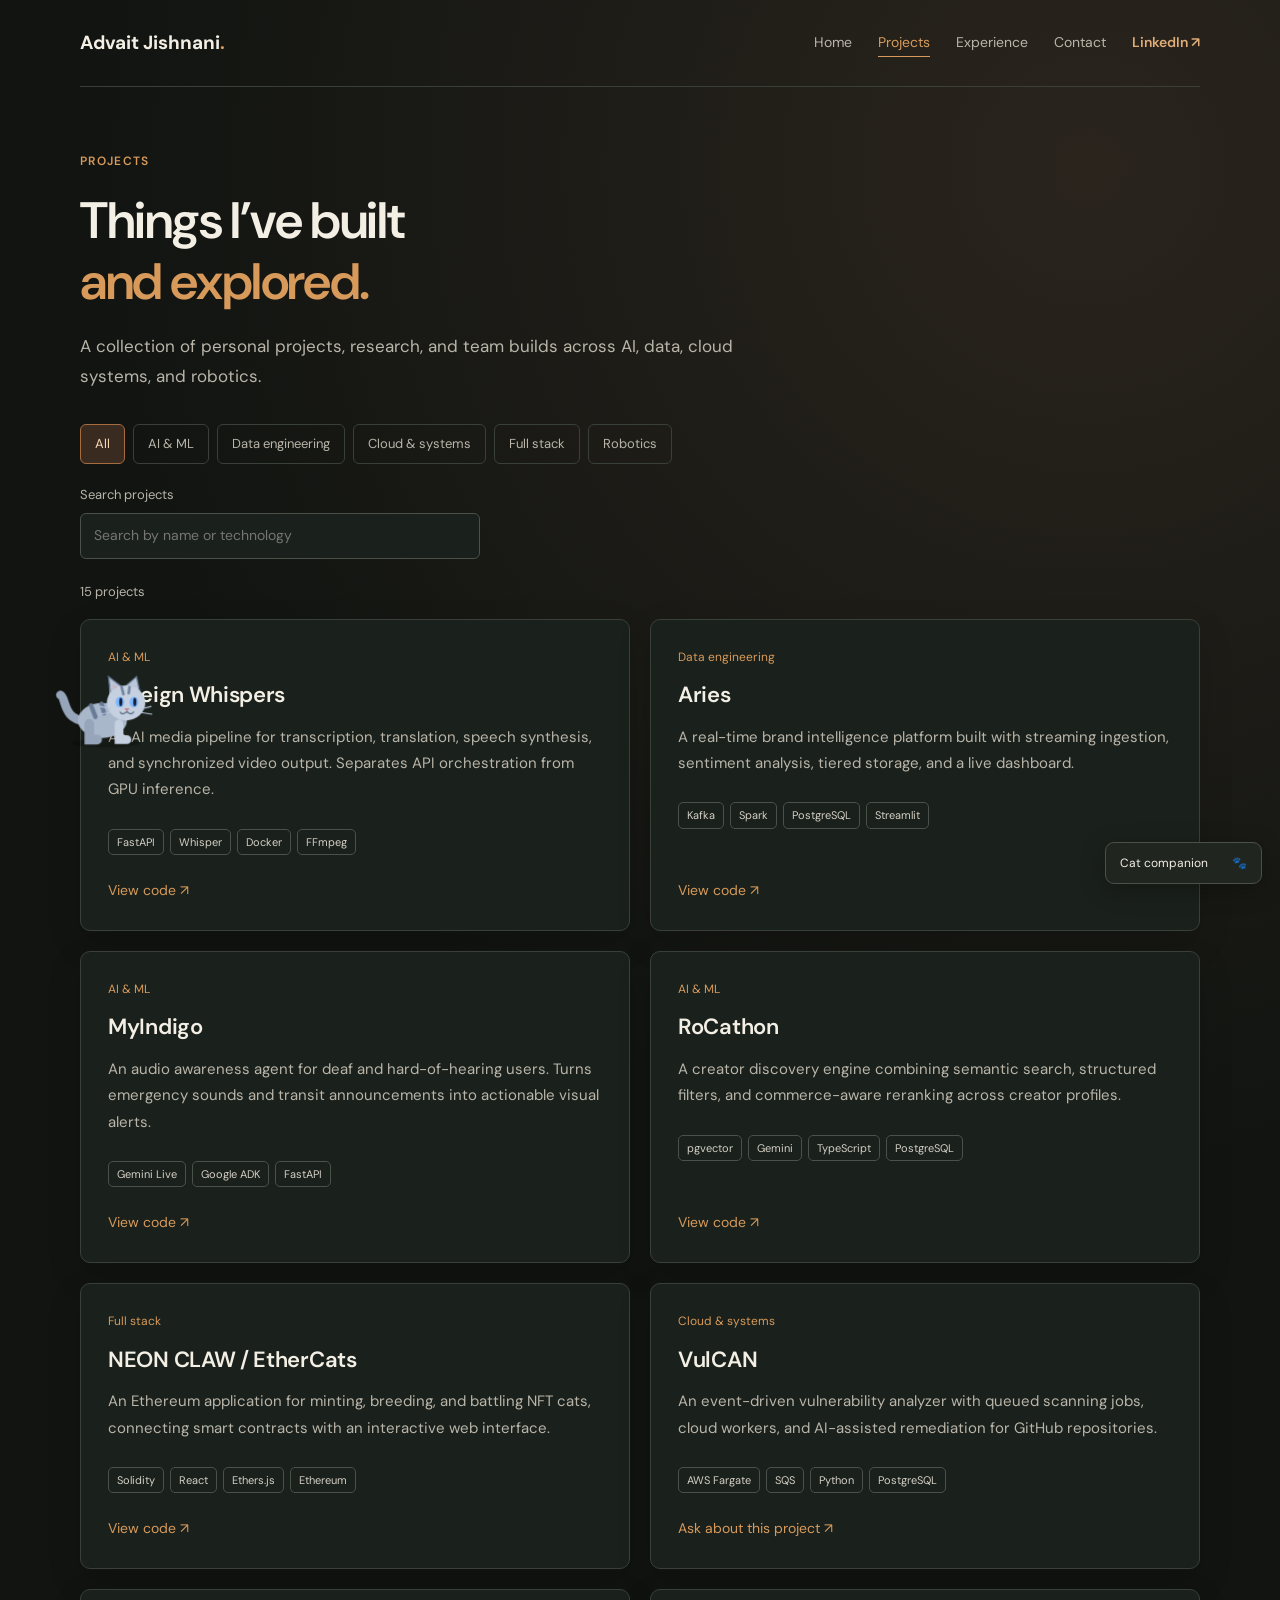
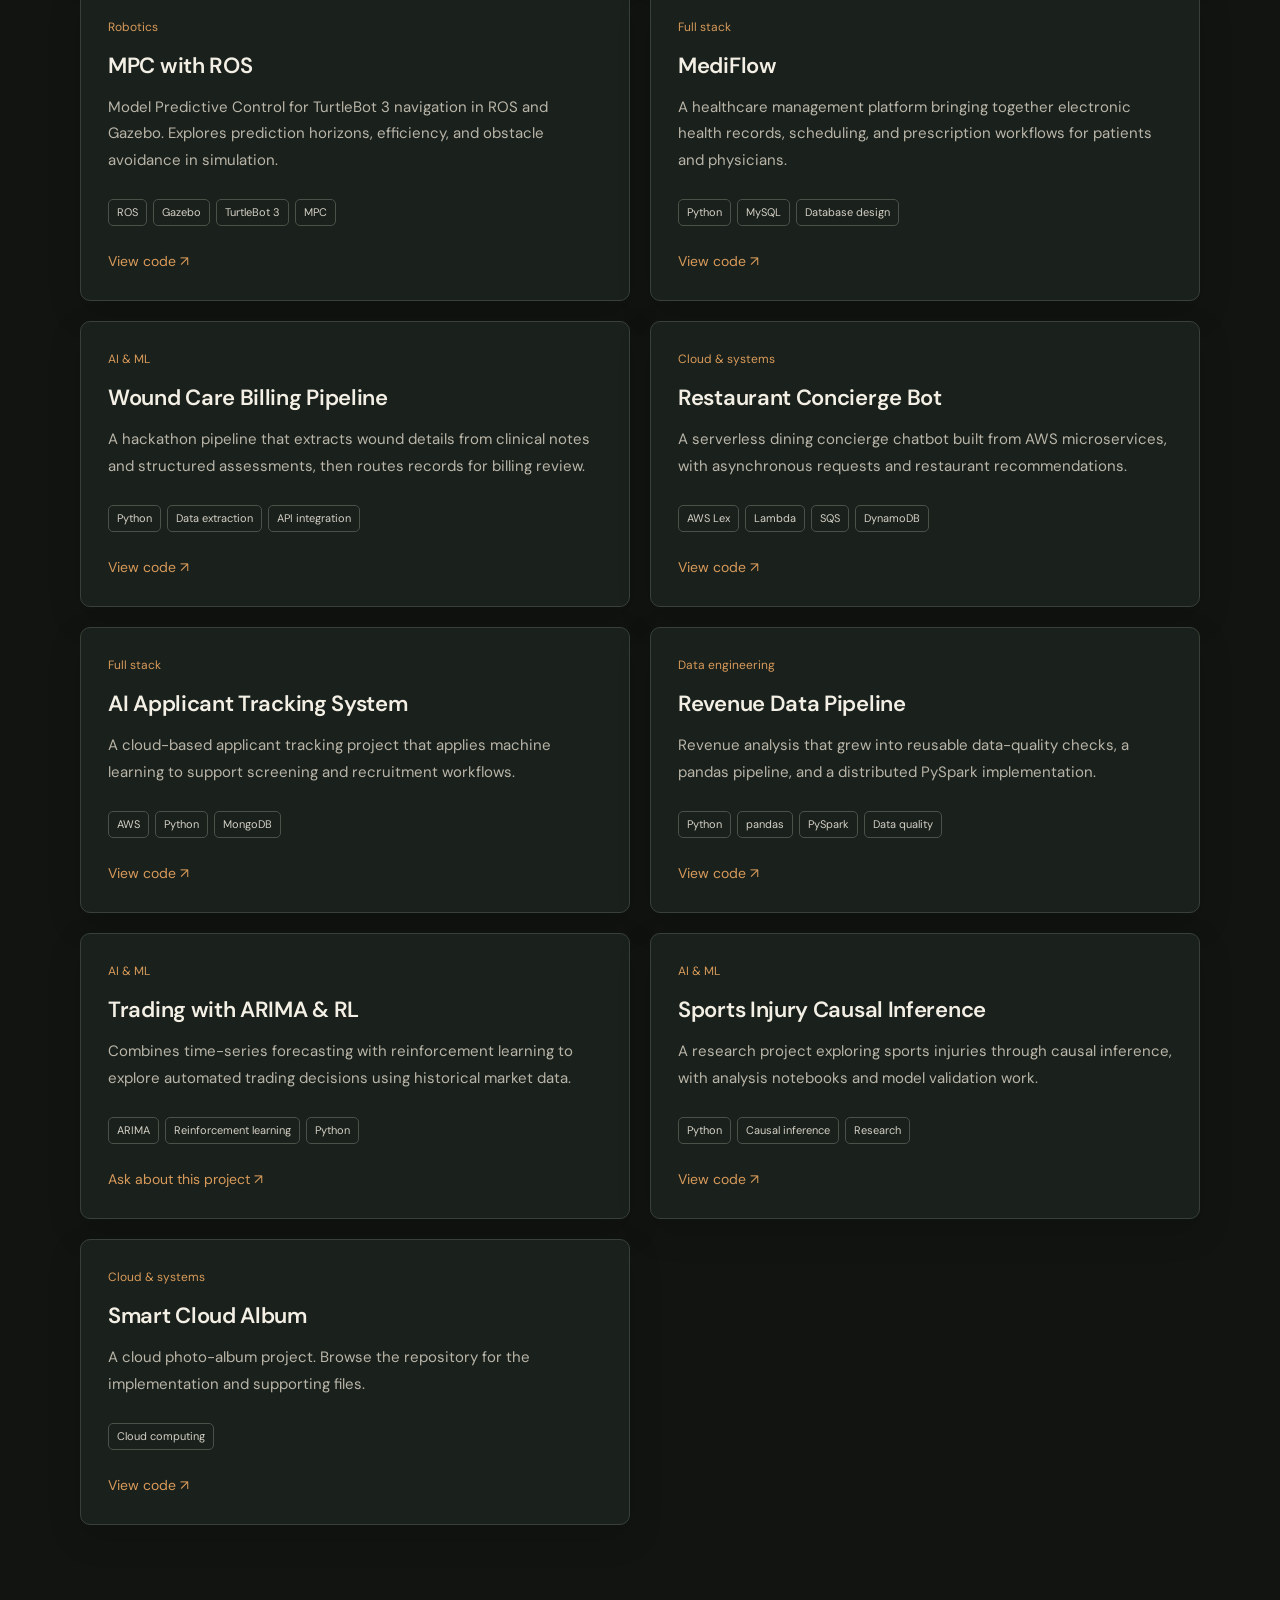
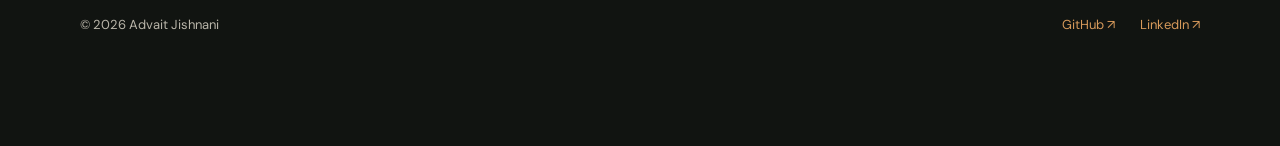
==== commit 955c8bf8: "Refine portfolio theme, profile links, employers, and resume" ====
--- a/projects.html
+++ b/projects.html
@@ -1,2 +1,2 @@
-<!doctype html><html lang="en"><head><meta charset="utf-8"><meta name="viewport" content="width=device-width,initial-scale=1"><meta name="theme-color" content="#0b0f17"><meta name="description" content="Advait Jishnani, NYU computer science graduate student. Software, data engineering, AI, and robotics projects."><title>Projects | Advait Jishnani</title><link rel="icon" href="favicon.svg"><link rel="stylesheet" href="style.css"></head><body><a class="skip" href="#main">Skip to content</a><header class="header"><a class="brand" href="index.html">Advait Jishnani<span>.</span></a><nav aria-label="Main navigation"><a href="index.html" >Home</a><a href="projects.html" aria-current="page">Projects</a><a href="index.html#experience">Experience</a><a href="index.html#contact">Contact</a></nav></header><main id="main"><section class="section projects-intro"><p class="eyebrow">PROJECTS</p><h1>Things I’ve built<br><span>and explored.</span></h1><p class="lead">A collection of personal projects, research, and team builds across AI, data, cloud systems, and robotics.</p><div class="project-tools"><div class="filters" role="group" aria-label="Filter projects by category"><button data-filter="All" aria-pressed="true">All</button><button data-filter="AI &amp; ML" aria-pressed="false">AI &amp; ML</button><button data-filter="Data engineering" aria-pressed="false">Data engineering</button><button data-filter="Cloud &amp; systems" aria-pressed="false">Cloud &amp; systems</button><button data-filter="Full stack" aria-pressed="false">Full stack</button><button data-filter="Robotics" aria-pressed="false">Robotics</button></div><label class="search-label">Search projects<input id="project-search" type="search" placeholder="Search by name or technology"></label></div><p id="project-count" class="result-count" role="status">15 projects</p><div class="project-grid" id="project-list"><article class="project" data-category="AI &amp; ML"><span class="category">AI &amp; ML</span><h2>Foreign Whispers</h2><p>An AI media pipeline for transcription, translation, speech synthesis, and synchronized video output. Separates API orchestration from GPU inference.</p><ul class="tags"><li>FastAPI</li><li>Whisper</li><li>Docker</li><li>FFmpeg</li></ul><a href="https://github.com/advaitnaresh/foreign-whispers_aj4700" target="_blank" rel="noopener">View code ↗</a></article><article class="project" data-category="Data engineering"><span class="category">Data engineering</span><h2>Aries</h2><p>A real-time brand intelligence platform built with streaming ingestion, sentiment analysis, tiered storage, and a live dashboard.</p><ul class="tags"><li>Kafka</li><li>Spark</li><li>PostgreSQL</li><li>Streamlit</li></ul><a href="https://github.com/advaitnaresh/Aries" target="_blank" rel="noopener">View code ↗</a></article><article class="project" data-category="AI &amp; ML"><span class="category">AI &amp; ML</span><h2>MyIndigo</h2><p>An audio awareness agent for deaf and hard-of-hearing users. Turns emergency sounds and transit announcements into actionable visual alerts.</p><ul class="tags"><li>Gemini Live</li><li>Google ADK</li><li>FastAPI</li></ul><a href="https://github.com/advaitnaresh/Indigo_AI" target="_blank" rel="noopener">View code ↗</a></article><article class="project" data-category="AI &amp; ML"><span class="category">AI &amp; ML</span><h2>RoCathon</h2><p>A creator discovery engine combining semantic search, structured filters, and commerce-aware reranking across creator profiles.</p><ul class="tags"><li>pgvector</li><li>Gemini</li><li>TypeScript</li><li>PostgreSQL</li></ul><a href="https://github.com/advaitnaresh/RoCathon-Solution-AJ" target="_blank" rel="noopener">View code ↗</a></article><article class="project" data-category="Full stack"><span class="category">Full stack</span><h2>NEON CLAW / EtherCats</h2><p>An Ethereum application for minting, breeding, and battling NFT cats, connecting smart contracts with an interactive web interface.</p><ul class="tags"><li>Solidity</li><li>React</li><li>Ethers.js</li><li>Ethereum</li></ul><a href="https://github.com/advaitnaresh/ethercats" target="_blank" rel="noopener">View code ↗</a></article><article class="project" data-category="Cloud &amp; systems"><span class="category">Cloud &amp; systems</span><h2>VulCAN</h2><p>An event-driven vulnerability analyzer with queued scanning jobs, cloud workers, and AI-assisted remediation for GitHub repositories.</p><ul class="tags"><li>AWS Fargate</li><li>SQS</li><li>Python</li><li>PostgreSQL</li></ul><a href="mailto:aj4700@nyu.edu?subject=VulCAN" >Ask about this project ↗</a></article><article class="project" data-category="Robotics"><span class="category">Robotics</span><h2>MPC with ROS</h2><p>Model Predictive Control for TurtleBot 3 navigation in ROS and Gazebo. Explores prediction horizons, efficiency, and obstacle avoidance in simulation.</p><ul class="tags"><li>ROS</li><li>Gazebo</li><li>TurtleBot 3</li><li>MPC</li></ul><a href="https://github.com/advaitnaresh/MPC" target="_blank" rel="noopener">View code ↗</a></article><article class="project" data-category="Full stack"><span class="category">Full stack</span><h2>MediFlow</h2><p>A healthcare management platform bringing together electronic health records, scheduling, and prescription workflows for patients and physicians.</p><ul class="tags"><li>Python</li><li>MySQL</li><li>Database design</li></ul><a href="https://github.com/advaitnaresh/mediflow" target="_blank" rel="noopener">View code ↗</a></article><article class="project" data-category="AI &amp; ML"><span class="category">AI &amp; ML</span><h2>Wound Care Billing Pipeline</h2><p>A hackathon pipeline that extracts wound details from clinical notes and structured assessments, then routes records for billing review.</p><ul class="tags"><li>Python</li><li>Data extraction</li><li>API integration</li></ul><a href="https://github.com/advaitnaresh/PulseABIHackathon" target="_blank" rel="noopener">View code ↗</a></article><article class="project" data-category="Cloud &amp; systems"><span class="category">Cloud &amp; systems</span><h2>Restaurant Concierge Bot</h2><p>A serverless dining concierge chatbot built from AWS microservices, with asynchronous requests and restaurant recommendations.</p><ul class="tags"><li>AWS Lex</li><li>Lambda</li><li>SQS</li><li>DynamoDB</li></ul><a href="https://github.com/advaitnaresh/Restaurant-Concierge-Bot" target="_blank" rel="noopener">View code ↗</a></article><article class="project" data-category="Full stack"><span class="category">Full stack</span><h2>AI Applicant Tracking System</h2><p>A cloud-based applicant tracking project that applies machine learning to support screening and recruitment workflows.</p><ul class="tags"><li>AWS</li><li>Python</li><li>MongoDB</li></ul><a href="https://github.com/advaitnaresh/shivarkATS" target="_blank" rel="noopener">View code ↗</a></article><article class="project" data-category="Data engineering"><span class="category">Data engineering</span><h2>Revenue Data Pipeline</h2><p>Revenue analysis that grew into reusable data-quality checks, a pandas pipeline, and a distributed PySpark implementation.</p><ul class="tags"><li>Python</li><li>pandas</li><li>PySpark</li><li>Data quality</li></ul><a href="https://github.com/advaitnaresh/wilson-revenue-takehome" target="_blank" rel="noopener">View code ↗</a></article><article class="project" data-category="AI &amp; ML"><span class="category">AI &amp; ML</span><h2>Trading with ARIMA &amp; RL</h2><p>Combines time-series forecasting with reinforcement learning to explore automated trading decisions using historical market data.</p><ul class="tags"><li>ARIMA</li><li>Reinforcement learning</li><li>Python</li></ul><a href="mailto:aj4700@nyu.edu?subject=Trading%20with%20ARIMA%20%26%20RL" >Ask about this project ↗</a></article><article class="project" data-category="AI &amp; ML"><span class="category">AI &amp; ML</span><h2>Sports Injury Causal Inference</h2><p>A research project exploring sports injuries through causal inference, with analysis notebooks and model validation work.</p><ul class="tags"><li>Python</li><li>Causal inference</li><li>Research</li></ul><a href="https://github.com/advaitnaresh/Sports-Injury-Causal-Inference" target="_blank" rel="noopener">View code ↗</a></article><article class="project" data-category="Cloud &amp; systems"><span class="category">Cloud &amp; systems</span><h2>Smart Cloud Album</h2><p>A cloud photo-album project. Browse the repository for the implementation and supporting files.</p><ul class="tags"><li>Cloud computing</li></ul><a href="https://github.com/advaitnaresh/Smart-Cloud-Album" target="_blank" rel="noopener">View code ↗</a></article></div><p id="no-results" hidden>No projects match. Try another search or category.</p></section></main><footer><span>© <span id="year">2026</span> Advait Jishnani</span><a href="https://github.com/advaitnaresh" target="_blank" rel="noopener">GitHub ↗</a><a href="https://linkedin.com/in/advait-jishnani" target="_blank" rel="noopener">LinkedIn ↗</a></footer><div id="cat" class="cat" data-state="sit" aria-hidden="true"><div class="cat-direction"><svg viewBox="0 0 120 100" xmlns="http://www.w3.org/2000/svg"><ellipse cx="59" cy="92" rx="37" ry="4" fill="#000" opacity=".18"/><g class="cat-tail"><path d="M37 69C10 73 10 53 15 44" fill="none" stroke="#ef963f" stroke-width="12" stroke-linecap="round"/><path d="M14 51L23 54M17 65L24 61" stroke="#cd712b" stroke-width="4" stroke-linecap="round"/></g><g class="cat-body"><ellipse cx="54" cy="68" rx="29" ry="22" fill="#f4a34e"/><ellipse cx="60" cy="75" rx="18" ry="14" fill="#ffe0ad"/><path d="M36 53L40 62M47 49L49 59M58 48L58 57" stroke="#d98030" stroke-width="5" stroke-linecap="round"/><g class="leg leg-back"><path d="M38 73V87H48" stroke="#f3a451" stroke-width="12" fill="none" stroke-linecap="round"/><ellipse cx="46" cy="88" rx="9" ry="5" fill="#ffe0ad"/></g><g class="leg leg-front"><path d="M74 73V87H83" stroke="#ffbd70" stroke-width="11" fill="none" stroke-linecap="round"/><ellipse cx="82" cy="88" rx="9" ry="5" fill="#ffe8c5"/></g></g><g class="cat-head"><path d="M56 40Q52 11 61 12L78 26L92 13Q102 9 103 42Z" fill="#f8ac58" stroke="#df8838" stroke-width="1.5"/><path d="M60 22L62 37L72 29Q65 21 60 22M94 22L85 30L98 36Z" fill="#f5b0a4"/><ellipse cx="80" cy="46" rx="29" ry="25" fill="#ffbd70"/><path d="M70 24L74 32M81 23V31M91 26L87 33" stroke="#df8533" stroke-width="3.5" stroke-linecap="round"/><ellipse cx="80" cy="57" rx="18" ry="12" fill="#ffe9c9"/><g class="cat-eyes"><ellipse cx="68" cy="44" rx="7.5" ry="9" fill="#523728"/><ellipse cx="92" cy="44" rx="7.5" ry="9" fill="#523728"/><ellipse cx="66" cy="41" rx="2.8" ry="3.2" fill="#fff9ee"/><ellipse cx="90" cy="41" rx="2.8" ry="3.2" fill="#fff9ee"/><circle cx="71" cy="48" r="1.3" fill="#f9ddaa"/><circle cx="95" cy="48" r="1.3" fill="#f9ddaa"/></g><ellipse cx="59" cy="54" rx="5.5" ry="3" fill="#ed927d" opacity=".65"/><ellipse cx="101" cy="54" rx="5.5" ry="3" fill="#ed927d" opacity=".65"/><path d="M77 53Q80 51 83 53L80 57Z" fill="#d78582"/><path d="M80 57Q76 63 72 58M80 57Q84 63 88 58" stroke="#926249" fill="none" stroke-width="1.5" stroke-linecap="round"/><path d="M61 57L49 54M61 61L48 62M100 57L111 54M100 61L112 63" stroke="#a66b42" stroke-width="1.1" stroke-linecap="round" opacity=".8"/></g><g class="cat-paw"><ellipse cx="94" cy="71" rx="10" ry="8" fill="#ffe5bd"/><ellipse cx="95" cy="72" rx="4" ry="3" fill="#efa49a"/><circle cx="90" cy="68" r="1.5" fill="#efa49a"/><circle cx="95" cy="66.5" r="1.5" fill="#efa49a"/><circle cx="99" cy="68" r="1.5" fill="#efa49a"/></g></svg></div><span class="cat-sleep">z z z</span></div>
-<details class="cat-controls"><summary>Tabby companion <span aria-hidden="true">🐾</span></summary><div><label><input type="checkbox" id="cat-follow"> Follow my cursor</label><label><input type="checkbox" id="cat-show" checked> Show cat</label><p id="cat-mode" role="status">The cat is exploring.</p></div></details><script src="app.js"></script></body></html>+<!doctype html><html lang="en"><head><meta charset="utf-8"><meta name="viewport" content="width=device-width,initial-scale=1"><meta name="theme-color" content="#0b0f17"><meta name="description" content="Advait Jishnani, NYU computer science graduate student. Software, data engineering, AI, and robotics projects."><title>Projects | Advait Jishnani</title><link rel="icon" href="favicon.svg"><link rel="stylesheet" href="style.css"></head><body><a class="skip" href="#main">Skip to content</a><header class="header"><a class="brand" href="index.html">Advait Jishnani<span>.</span></a><nav aria-label="Main navigation"><a href="index.html" >Home</a><a href="projects.html" aria-current="page">Projects</a><a href="index.html#experience">Experience</a><a href="index.html#contact">Contact</a><a class="nav-linkedin" href="https://www.linkedin.com/in/advait-jishnani/" target="_blank" rel="noopener">LinkedIn ↗</a></nav></header><main id="main"><section class="section projects-intro"><p class="eyebrow">PROJECTS</p><h1>Things I’ve built<br><span>and explored.</span></h1><p class="lead">A collection of personal projects, research, and team builds across AI, data, cloud systems, and robotics.</p><div class="project-tools"><div class="filters" role="group" aria-label="Filter projects by category"><button data-filter="All" aria-pressed="true">All</button><button data-filter="AI &amp; ML" aria-pressed="false">AI &amp; ML</button><button data-filter="Data engineering" aria-pressed="false">Data engineering</button><button data-filter="Cloud &amp; systems" aria-pressed="false">Cloud &amp; systems</button><button data-filter="Full stack" aria-pressed="false">Full stack</button><button data-filter="Robotics" aria-pressed="false">Robotics</button></div><label class="search-label">Search projects<input id="project-search" type="search" placeholder="Search by name or technology"></label></div><p id="project-count" class="result-count" role="status">15 projects</p><div class="project-grid" id="project-list"><article class="project" data-category="AI &amp; ML"><span class="category">AI &amp; ML</span><h2>Foreign Whispers</h2><p>An AI media pipeline for transcription, translation, speech synthesis, and synchronized video output. Separates API orchestration from GPU inference.</p><ul class="tags"><li>FastAPI</li><li>Whisper</li><li>Docker</li><li>FFmpeg</li></ul><a href="https://github.com/advaitnaresh/foreign-whispers_aj4700" target="_blank" rel="noopener">View code ↗</a></article><article class="project" data-category="Data engineering"><span class="category">Data engineering</span><h2>Aries</h2><p>A real-time brand intelligence platform built with streaming ingestion, sentiment analysis, tiered storage, and a live dashboard.</p><ul class="tags"><li>Kafka</li><li>Spark</li><li>PostgreSQL</li><li>Streamlit</li></ul><a href="https://github.com/advaitnaresh/Aries" target="_blank" rel="noopener">View code ↗</a></article><article class="project" data-category="AI &amp; ML"><span class="category">AI &amp; ML</span><h2>MyIndigo</h2><p>An audio awareness agent for deaf and hard-of-hearing users. Turns emergency sounds and transit announcements into actionable visual alerts.</p><ul class="tags"><li>Gemini Live</li><li>Google ADK</li><li>FastAPI</li></ul><a href="https://github.com/advaitnaresh/Indigo_AI" target="_blank" rel="noopener">View code ↗</a></article><article class="project" data-category="AI &amp; ML"><span class="category">AI &amp; ML</span><h2>RoCathon</h2><p>A creator discovery engine combining semantic search, structured filters, and commerce-aware reranking across creator profiles.</p><ul class="tags"><li>pgvector</li><li>Gemini</li><li>TypeScript</li><li>PostgreSQL</li></ul><a href="https://github.com/advaitnaresh/RoCathon-Solution-AJ" target="_blank" rel="noopener">View code ↗</a></article><article class="project" data-category="Full stack"><span class="category">Full stack</span><h2>NEON CLAW / EtherCats</h2><p>An Ethereum application for minting, breeding, and battling NFT cats, connecting smart contracts with an interactive web interface.</p><ul class="tags"><li>Solidity</li><li>React</li><li>Ethers.js</li><li>Ethereum</li></ul><a href="https://github.com/advaitnaresh/ethercats" target="_blank" rel="noopener">View code ↗</a></article><article class="project" data-category="Cloud &amp; systems"><span class="category">Cloud &amp; systems</span><h2>VulCAN</h2><p>An event-driven vulnerability analyzer with queued scanning jobs, cloud workers, and AI-assisted remediation for GitHub repositories.</p><ul class="tags"><li>AWS Fargate</li><li>SQS</li><li>Python</li><li>PostgreSQL</li></ul><a href="mailto:aj4700@nyu.edu?subject=VulCAN" >Ask about this project ↗</a></article><article class="project" data-category="Robotics"><span class="category">Robotics</span><h2>MPC with ROS</h2><p>Model Predictive Control for TurtleBot 3 navigation in ROS and Gazebo. Explores prediction horizons, efficiency, and obstacle avoidance in simulation.</p><ul class="tags"><li>ROS</li><li>Gazebo</li><li>TurtleBot 3</li><li>MPC</li></ul><a href="https://github.com/advaitnaresh/MPC" target="_blank" rel="noopener">View code ↗</a></article><article class="project" data-category="Full stack"><span class="category">Full stack</span><h2>MediFlow</h2><p>A healthcare management platform bringing together electronic health records, scheduling, and prescription workflows for patients and physicians.</p><ul class="tags"><li>Python</li><li>MySQL</li><li>Database design</li></ul><a href="https://github.com/advaitnaresh/mediflow" target="_blank" rel="noopener">View code ↗</a></article><article class="project" data-category="AI &amp; ML"><span class="category">AI &amp; ML</span><h2>Wound Care Billing Pipeline</h2><p>A hackathon pipeline that extracts wound details from clinical notes and structured assessments, then routes records for billing review.</p><ul class="tags"><li>Python</li><li>Data extraction</li><li>API integration</li></ul><a href="https://github.com/advaitnaresh/PulseABIHackathon" target="_blank" rel="noopener">View code ↗</a></article><article class="project" data-category="Cloud &amp; systems"><span class="category">Cloud &amp; systems</span><h2>Restaurant Concierge Bot</h2><p>A serverless dining concierge chatbot built from AWS microservices, with asynchronous requests and restaurant recommendations.</p><ul class="tags"><li>AWS Lex</li><li>Lambda</li><li>SQS</li><li>DynamoDB</li></ul><a href="https://github.com/advaitnaresh/Restaurant-Concierge-Bot" target="_blank" rel="noopener">View code ↗</a></article><article class="project" data-category="Full stack"><span class="category">Full stack</span><h2>AI Applicant Tracking System</h2><p>A cloud-based applicant tracking project that applies machine learning to support screening and recruitment workflows.</p><ul class="tags"><li>AWS</li><li>Python</li><li>MongoDB</li></ul><a href="https://github.com/advaitnaresh/shivarkATS" target="_blank" rel="noopener">View code ↗</a></article><article class="project" data-category="Data engineering"><span class="category">Data engineering</span><h2>Revenue Data Pipeline</h2><p>Revenue analysis that grew into reusable data-quality checks, a pandas pipeline, and a distributed PySpark implementation.</p><ul class="tags"><li>Python</li><li>pandas</li><li>PySpark</li><li>Data quality</li></ul><a href="https://github.com/advaitnaresh/wilson-revenue-takehome" target="_blank" rel="noopener">View code ↗</a></article><article class="project" data-category="AI &amp; ML"><span class="category">AI &amp; ML</span><h2>Trading with ARIMA &amp; RL</h2><p>Combines time-series forecasting with reinforcement learning to explore automated trading decisions using historical market data.</p><ul class="tags"><li>ARIMA</li><li>Reinforcement learning</li><li>Python</li></ul><a href="mailto:aj4700@nyu.edu?subject=Trading%20with%20ARIMA%20%26%20RL" >Ask about this project ↗</a></article><article class="project" data-category="AI &amp; ML"><span class="category">AI &amp; ML</span><h2>Sports Injury Causal Inference</h2><p>A research project exploring sports injuries through causal inference, with analysis notebooks and model validation work.</p><ul class="tags"><li>Python</li><li>Causal inference</li><li>Research</li></ul><a href="https://github.com/advaitnaresh/Sports-Injury-Causal-Inference" target="_blank" rel="noopener">View code ↗</a></article><article class="project" data-category="Cloud &amp; systems"><span class="category">Cloud &amp; systems</span><h2>Smart Cloud Album</h2><p>A cloud photo-album project. Browse the repository for the implementation and supporting files.</p><ul class="tags"><li>Cloud computing</li></ul><a href="https://github.com/advaitnaresh/Smart-Cloud-Album" target="_blank" rel="noopener">View code ↗</a></article></div><p id="no-results" hidden>No projects match. Try another search or category.</p></section></main><footer><span>© <span id="year">2026</span> Advait Jishnani</span><a href="https://github.com/advaitnaresh" target="_blank" rel="noopener">GitHub ↗</a><a href="https://linkedin.com/in/advait-jishnani" target="_blank" rel="noopener">LinkedIn ↗</a></footer><div id="cat" class="cat" data-state="sit" aria-hidden="true"><div class="cat-direction"><svg viewBox="0 0 120 100" xmlns="http://www.w3.org/2000/svg"><ellipse cx="59" cy="91" rx="39" ry="5" fill="#000" opacity=".2"/><g class="cat-tail"><path d="M37 66C9 65 14 39 7 36" fill="none" stroke="#96a5ba" stroke-width="10" stroke-linecap="round"/></g><g class="cat-body"><ellipse cx="55" cy="65" rx="28" ry="20" fill="#a9b7ca"/><path d="M42 48L47 61M54 46L57 57M65 47L68 56" stroke="#697b97" stroke-width="5" stroke-linecap="round"/><g class="leg leg-back"><path d="M40 69V87H49" stroke="#96a5ba" stroke-width="11" fill="none" stroke-linecap="round"/></g><g class="leg leg-front"><path d="M74 69V87H83" stroke="#c5d1e0" stroke-width="10" fill="none" stroke-linecap="round"/></g></g><g class="cat-head"><path d="M65 43L62 15L79 28L94 15L100 44Z" fill="#b9c7d9" stroke="#657993" stroke-width="1.5"/><path d="M67 24L69 36L76 30M91 25L87 32L95 35" fill="#dcaeb8"/><ellipse cx="82" cy="45" rx="22" ry="20" fill="#c5d1e0"/><path d="M77 27L79 35M86 27L85 34" stroke="#7184a0" stroke-width="3" stroke-linecap="round"/><g class="cat-eyes"><ellipse cx="75" cy="44" rx="5" ry="6" fill="#7cb7ff"/><ellipse cx="91" cy="44" rx="5" ry="6" fill="#7cb7ff"/><ellipse cx="76" cy="44" rx="1.8" ry="4.8" fill="#152439"/><ellipse cx="92" cy="44" rx="1.8" ry="4.8" fill="#152439"/></g><path d="M80 51L86 51L83 55Z" fill="#c18595"/><path d="M83 55Q77 60 75 55M83 55Q88 60 91 55" stroke="#52637b" fill="none" stroke-width="1.3"/><path d="M65 52L52 49M65 56L51 58M99 52L111 49M99 56L112 58" stroke="#b6c6db" stroke-width="1.2"/></g><g class="cat-paw"><ellipse cx="95" cy="70" rx="10" ry="6" fill="#d4deec"/></g></svg></div><span class="cat-sleep">z z z</span></div>
+<details class="cat-controls"><summary>Cat companion <span aria-hidden="true">🐾</span></summary><div><label><input type="checkbox" id="cat-follow"> Follow my cursor</label><label><input type="checkbox" id="cat-show" checked> Show cat</label><p id="cat-mode" role="status">The cat is exploring.</p></div></details><script src="app.js"></script></body></html>
--- a/style.css
+++ b/style.css
@@ -1,6 +1,25 @@
 @import url('https://fonts.googleapis.com/css2?family=DM+Sans:wght@400;500;600;700&display=swap');
 :root{color-scheme:dark;--bg:#0b0f17;--panel:#121a27;--text:#edf2fa;--muted:#abb7ca;--line:#293448;--blue:#84b6ff}*{box-sizing:border-box}html{scroll-behavior:smooth;scroll-padding-top:24px}body{margin:0;background:var(--bg);color:var(--text);font-family:'DM Sans',system-ui,sans-serif;font-size:16px;line-height:1.7}a{color:var(--blue);text-decoration:none}a:hover{text-decoration:underline}button,input{font:inherit}button{cursor:pointer}a:focus-visible,button:focus-visible,input:focus-visible,summary:focus-visible{outline:2px solid var(--blue);outline-offset:5px}h1,h2,h3,p{margin:0 0 18px}h1{font-size:clamp(34px,4vw,52px);line-height:1.2;letter-spacing:-1.4px;font-weight:600}h1 span{color:var(--blue)}h2{font-size:29px;line-height:1.3;letter-spacing:-.5px;font-weight:600}h3{font-size:18px;font-weight:600}p{color:var(--muted)}.header,main,footer{width:min(1120px,90%);margin:auto}.header{display:flex;justify-content:space-between;align-items:center;padding:27px 0;border-bottom:1px solid var(--line);gap:24px}.brand{font-size:19px;font-weight:700;color:var(--text);white-space:nowrap}.brand span{color:var(--blue)}nav{display:flex;gap:26px;font-size:14px}nav a{color:var(--muted)}nav a[aria-current]{color:var(--blue);text-decoration:underline;text-underline-offset:9px}.section{padding:64px 0;border-bottom:1px solid var(--line)}.intro{display:grid;grid-template-columns:1fr 280px;gap:80px;align-items:center;padding:76px 0}.eyebrow{font-size:12px;font-weight:600;letter-spacing:1.3px;color:var(--blue);margin-bottom:18px}.lead{font-size:17px;max-width:670px;line-height:1.8}.intro figure{margin:0}.intro img{width:100%;height:320px;object-fit:cover;object-position:center 25%;border-radius:12px;border:1px solid var(--line)}figcaption{font-size:12px;color:var(--muted);margin-top:10px}.actions{display:flex;gap:22px;align-items:center;flex-wrap:wrap;margin-top:26px}.button{display:inline-block;background:#286be8;color:white;border:1px solid #467fed;border-radius:7px;padding:11px 18px;font-size:14px;font-weight:500}.button:hover{background:#367cfa;text-decoration:none}.secondary{color:var(--blue);background:none;border:0;padding:8px 0;font-size:14px}.section-heading{display:flex;align-items:center;justify-content:space-between;gap:24px;margin-bottom:28px}.section-heading h2{margin:0}.section-heading>a{font-size:14px;white-space:nowrap}.project-grid{display:grid;grid-template-columns:repeat(2,minmax(0,1fr));gap:20px}.featured{grid-template-columns:repeat(3,minmax(0,1fr))}.project{border:1px solid var(--line);background:var(--panel);border-radius:10px;padding:27px;display:flex;flex-direction:column}.category{color:var(--blue);font-size:12px;margin-bottom:14px}.project h2{font-size:22px;letter-spacing:-.3px;margin-bottom:14px}.project p{font-size:15px;line-height:1.75}.tags{list-style:none;display:flex;flex-wrap:wrap;gap:6px;padding:0;margin:8px 0 24px}.tags li,.tags span{font-size:11px;border:1px solid #344158;border-radius:5px;padding:3px 8px;color:#bdcbe0}.project>a{font-size:14px;margin-top:auto}.experience-list{margin-top:30px;border-top:1px solid var(--line)}details{border-bottom:1px solid var(--line)}summary{display:grid;grid-template-columns:190px 1fr 20px;align-items:center;gap:20px;padding:24px 0;list-style:none;cursor:pointer}summary::-webkit-details-marker{display:none}.date{font-size:12px;color:var(--muted)}.role strong{display:block;font-weight:600;font-size:19px}.role>span{display:block;font-size:14px;color:var(--muted)}.expand{font-size:24px}details[open] .expand{transform:rotate(45deg)}.experience-detail{margin-left:210px;padding-bottom:20px;max-width:700px}.experience-detail p{font-size:15px}.experience-detail .tags{margin-bottom:0}.about{display:grid;grid-template-columns:1fr 1fr;gap:80px}.education{border-left:1px solid var(--line);padding-left:35px}.education span{font-size:13px}.education strong{color:var(--text);font-weight:500}.contact>p{max-width:650px}.contact .actions{margin-bottom:15px}#copy-status{font-size:12px}.projects-intro{border-bottom:0}.project-tools{display:flex;flex-direction:column;gap:20px;margin-top:32px}.filters{display:flex;gap:8px;flex-wrap:wrap}.filters button{font-size:13px;padding:8px 14px;background:transparent;color:var(--muted);border:1px solid var(--line);border-radius:6px}.filters button[aria-pressed=true]{background:#183458;color:#bfd9ff;border-color:#527bae}.search-label{font-size:13px;color:var(--muted);max-width:400px}.search-label input{display:block;margin-top:7px;width:100%;background:var(--panel);border:1px solid #3b4a62;color:var(--text);border-radius:6px;padding:10px 13px;font-size:14px}.result-count{font-size:13px;margin:22px 0 16px}[hidden]{display:none!important}footer{display:flex;gap:25px;align-items:center;padding:25px 0 110px;font-size:13px}footer>span{margin-right:auto;color:var(--muted)}.skip{position:fixed;top:-100px;left:15px;background:var(--panel);padding:12px;z-index:100}.skip:focus{top:10px}
-.cat{position:fixed;width:105px;height:88px;left:0;top:0;z-index:20;pointer-events:none;will-change:transform}.cat-direction{width:100%;height:100%;transform-origin:center}.cat svg{width:100%;height:100%;overflow:visible}.cat-tail{transform-origin:36px 67px;animation:tail 3s ease-in-out infinite}.cat-paw{opacity:0;transform-origin:78px 70px}.cat-head{transform-origin:80px 60px}.cat-sleep{display:none;position:absolute;top:0;left:62px;color:#ffd59b;font-size:13px;letter-spacing:3px}.cat[data-state=walk] .leg-front{animation:step .3s ease-in-out infinite alternate;transform-origin:74px 69px}.cat[data-state=walk] .leg-back{animation:step .3s ease-in-out -.3s infinite alternate;transform-origin:40px 69px}.cat[data-state=walk] .cat-head{animation:bob .6s ease-in-out infinite}.cat[data-state=sit] .cat-body,.cat[data-state=sleep] .cat-body{transform:translate(8px,8px) scale(.85,.85);transform-origin:60px 80px}.cat[data-state=sleep] .cat-eyes{transform:translateY(40px) scaleY(.1)}.cat[data-state=sleep] .cat-sleep{display:block}.cat[data-state=groom] .cat-paw,.cat[data-state=play] .cat-paw{opacity:1;animation:paw .7s ease-in-out infinite alternate}.cat[data-state=groom] .cat-head{animation:groom .7s ease-in-out infinite alternate}.cat[data-state=play] .cat-head{animation:bob .4s ease-in-out infinite}.cat[data-state=pounce] svg{animation:pounce .55s ease-out}.cat-controls{position:fixed;bottom:16px;right:18px;z-index:30;border:1px solid #35445c;border-radius:9px;background:#141e2e;box-shadow:0 6px 25px #0004;max-width:245px}.cat-controls summary{display:flex;justify-content:space-between;gap:24px;font-size:12px;padding:10px 14px}.cat-controls>div{padding:0 14px 12px}.cat-controls label{display:flex;align-items:center;gap:9px;font-size:13px;padding:5px 0;color:#d3deee}.cat-controls input{accent-color:#72aaff;width:15px;height:15px}.cat-controls p{font-size:11px;line-height:1.5;margin:8px 0 0}.cat-controls[open]{width:245px}@keyframes tail{50%{transform:rotate(13deg)}}@keyframes step{from{transform:rotate(-17deg)}to{transform:rotate(17deg)}}@keyframes bob{50%{transform:translateY(-2px)}}@keyframes paw{to{transform:translate(0,-13px) rotate(-20deg)}}@keyframes groom{to{transform:rotate(12deg)}}@keyframes pounce{50%{transform:translateY(-19px) rotate(-6deg)}}
+.cat{position:fixed;width:105px;height:88px;left:0;top:0;z-index:20;pointer-events:none;will-change:transform}.cat-direction{width:100%;height:100%;transform-origin:center}.cat svg{width:100%;height:100%;overflow:visible}.cat-tail{transform-origin:36px 67px;animation:tail 3s ease-in-out infinite}.cat-paw{opacity:0;transform-origin:78px 70px}.cat-head{transform-origin:80px 60px}.cat-sleep{display:none;position:absolute;top:0;left:62px;color:#a8cfff;font-size:13px;letter-spacing:3px}.cat[data-state=walk] .leg-front{animation:step .3s ease-in-out infinite alternate;transform-origin:74px 69px}.cat[data-state=walk] .leg-back{animation:step .3s ease-in-out -.3s infinite alternate;transform-origin:40px 69px}.cat[data-state=walk] .cat-head{animation:bob .6s ease-in-out infinite}.cat[data-state=sit] .cat-body,.cat[data-state=sleep] .cat-body{transform:translate(8px,8px) scale(.85,.85);transform-origin:60px 80px}.cat[data-state=sleep] .cat-eyes{transform:translateY(40px) scaleY(.1)}.cat[data-state=sleep] .cat-sleep{display:block}.cat[data-state=groom] .cat-paw,.cat[data-state=play] .cat-paw{opacity:1;animation:paw .7s ease-in-out infinite alternate}.cat[data-state=groom] .cat-head{animation:groom .7s ease-in-out infinite alternate}.cat[data-state=play] .cat-head{animation:bob .4s ease-in-out infinite}.cat[data-state=pounce] svg{animation:pounce .55s ease-out}.cat-controls{position:fixed;bottom:16px;right:18px;z-index:30;border:1px solid #35445c;border-radius:9px;background:#141e2e;box-shadow:0 6px 25px #0004;max-width:245px}.cat-controls summary{display:flex;justify-content:space-between;gap:24px;font-size:12px;padding:10px 14px}.cat-controls>div{padding:0 14px 12px}.cat-controls label{display:flex;align-items:center;gap:9px;font-size:13px;padding:5px 0;color:#d3deee}.cat-controls input{accent-color:#72aaff;width:15px;height:15px}.cat-controls p{font-size:11px;line-height:1.5;margin:8px 0 0}.cat-controls[open]{width:245px}@keyframes tail{50%{transform:rotate(13deg)}}@keyframes step{from{transform:rotate(-17deg)}to{transform:rotate(17deg)}}@keyframes bob{50%{transform:translateY(-2px)}}@keyframes paw{to{transform:translate(0,-13px) rotate(-20deg)}}@keyframes groom{to{transform:rotate(12deg)}}@keyframes pounce{50%{transform:translateY(-19px) rotate(-6deg)}}
 @media(max-width:900px){.intro{gap:35px;grid-template-columns:1fr 220px}.intro img{height:270px}.featured{grid-template-columns:1fr}.featured .project{padding:25px}.about{gap:35px}.project{padding:23px}}
 @media(max-width:640px){.header{align-items:flex-start;flex-direction:column;gap:16px;padding:22px 0}.brand{font-size:18px}nav{gap:23px;font-size:13px}.section{padding:42px 0}.intro{grid-template-columns:1fr;gap:30px}.intro figure{display:none}h1{font-size:35px;letter-spacing:-.8px}.lead{font-size:16px}.section-heading{align-items:flex-start;flex-direction:column;gap:16px}h2{font-size:26px}.project-grid{grid-template-columns:1fr}.project h2{font-size:22px}summary{grid-template-columns:1fr 20px;gap:7px}.date{grid-column:1/-1}.role>span{font-size:13px}.experience-detail{margin-left:0}.about{grid-template-columns:1fr;gap:25px}.education{border-left:0;border-top:1px solid var(--line);padding:24px 0 0}.filters{gap:7px}.filters button{padding:7px 11px;font-size:12px}.actions{gap:16px}footer{font-size:11px;gap:15px}.cat{width:85px;height:71px}.cat-controls{right:12px;bottom:12px}.cat-controls summary{font-size:11px;padding:8px 12px}}
 @media(prefers-reduced-motion:reduce){html{scroll-behavior:auto}*,*:before,*:after{animation:none!important;transition:none!important}}
+
+.nav-linkedin{color:var(--blue);font-weight:600}.company-links{display:flex;gap:16px;flex-wrap:wrap;margin:25px 0 30px}.company-links>a{display:flex;align-items:center;gap:13px;padding:14px 18px;border:1px solid var(--line);border-radius:9px;flex:1;min-width:210px;color:var(--text);font-size:14px}.company-logo{width:64px;height:55px;background:#fff;border-radius:6px;display:grid;place-items:center;padding:8px;flex-shrink:0}.company-logo img{width:100%;height:100%;object-fit:contain}.company-links small{display:block;font-size:11px;color:var(--blue)}nav{flex-wrap:wrap;row-gap:12px}@media(max-width:900px){.header{align-items:flex-start;flex-direction:column;gap:16px}nav{gap:19px}}@media(max-width:640px){.company-links{flex-direction:column}.company-links>a{min-width:0}.company-logo{width:55px;height:48px}nav{column-gap:18px;font-size:12px}}
+
+.company-logo{overflow:hidden}.company-logo img{display:block;max-width:48px;max-height:39px;width:auto;height:auto}@media(max-width:640px){.company-logo img{max-width:39px;max-height:32px}}
+
+/* Warm graphite theme: restrained, readable, and less synthetic than electric blue. */
+:root{--bg:#111411;--panel:#1a201b;--text:#f3efe5;--muted:#b9b5a9;--line:#394039;--blue:#d79a5b}
+body{background:radial-gradient(circle at 85% 5%,#2a241d 0,transparent 30%),var(--bg)}
+.button{background:#b66f3c;border-color:#cf8b55;color:#fffaf1}
+.button:hover{background:#c98049}
+.project{box-shadow:0 12px 35px #0002}
+.tags li,.tags span{border-color:#4a5149;color:#d4d0c6}
+.filters button[aria-pressed=true]{background:#3a2b20;color:#f3d5b3;border-color:#a66b3f}
+.search-label input{border-color:#4a5149}
+.cat-controls{background:#20261f;border-color:#4a5149}
+.cat-controls label{color:#e8e3d8}
+.cat-controls input{accent-color:#c98049}
+.cat-sleep{color:#e0ad78}
+.nav-linkedin,.company-links small{color:#e0ad78}
